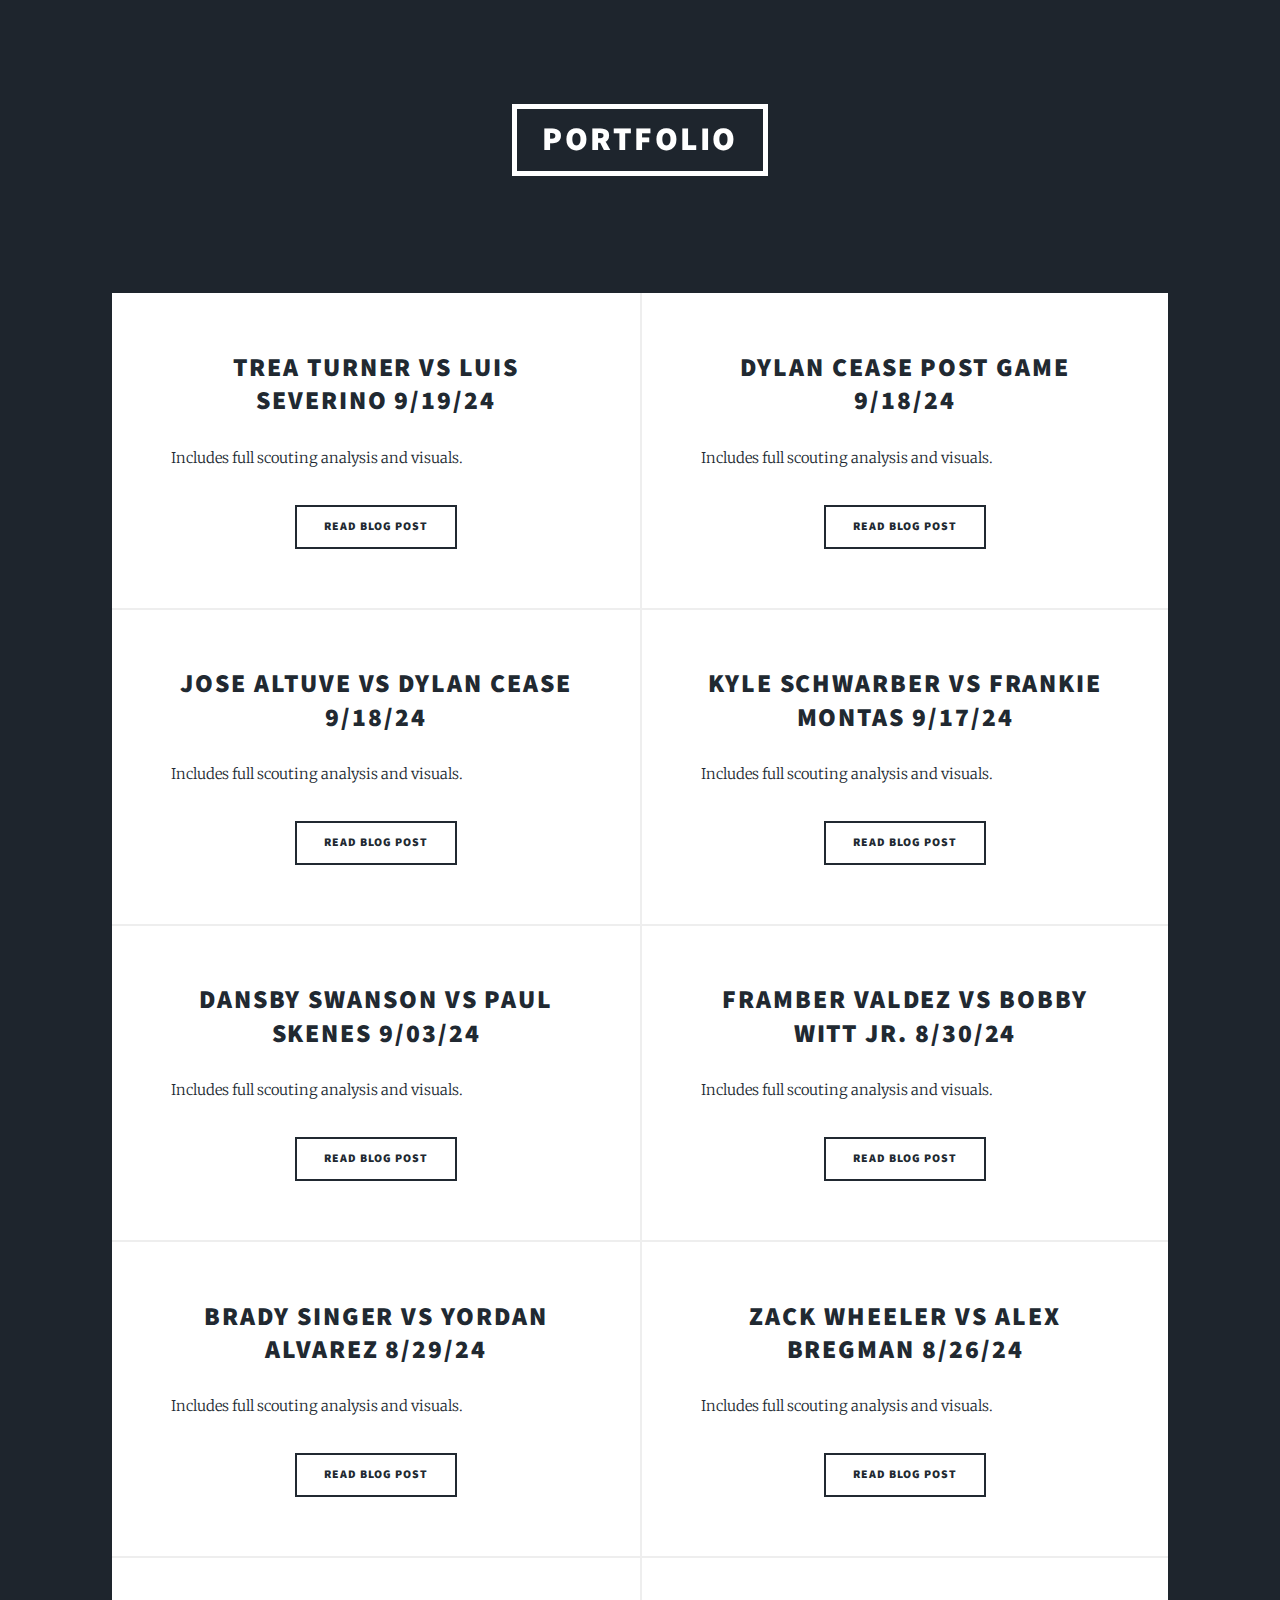
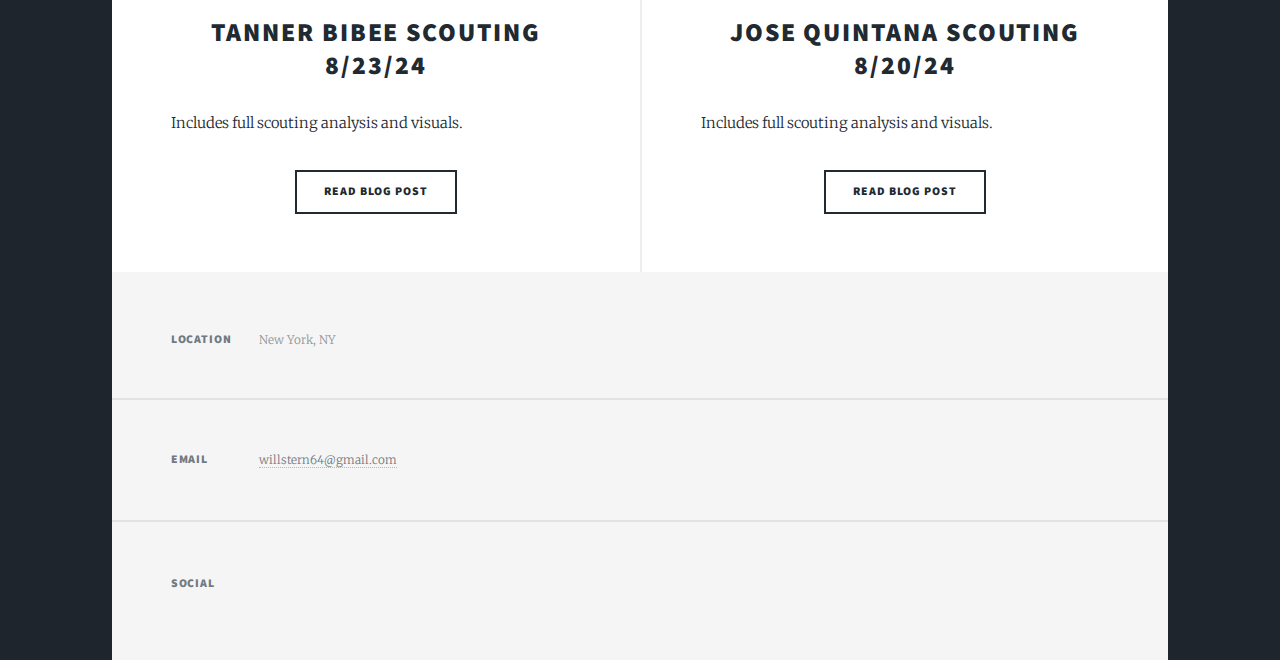
==== blog.html @ b577509a "Cease Post Game" ====
<!DOCTYPE HTML>
<html>
<head>
    <title>Will Stern's Blog</title>
    <meta charset="utf-8" />
    <meta name="viewport" content="width=device-width, initial-scale=1, user-scalable=no" />
    <link rel="stylesheet" href="assets/css/main.css" />
    <noscript><link rel="stylesheet" href="assets/css/noscript.css" /></noscript>

<!-- Google tag (gtag.js) -->
<script async src="https://www.googletagmanager.com/gtag/js?id=G-0Q7QDFH3GZ"></script>
<script>
  window.dataLayer = window.dataLayer || [];
  function gtag(){dataLayer.push(arguments);}
  gtag('js', new Date());

  gtag('config', 'G-0Q7QDFH3GZ');
</script>

</head>
<body class="is-preload">
    <!-- Wrapper -->
    <div id="wrapper" class="fade-in">
        <!-- Header -->
        <header id="header">
            <a href="index.html" class="logo">Portfolio</a>
        </header>
        <!-- Main -->
        <div id="main">
            <section class="posts">

                <article>
                    <header>
                        <h2><a href="assets/pdfs/TreaTurnervsLuisSeverino.pdf" target="_blank">Trea Turner vs Luis Severino 9/19/24</a></h2>
                    </header>
                    <p>Includes full scouting analysis and visuals.</p>
                    <ul class="actions special">
                        <li><a href="assets/pdfs/TreaTurnervsLuisSeverino.pdf" class="button" target="_blank">Read Blog Post</a></li>
                    </ul>
                </article>

                <article>
                    <header>
                        <h2><a href="assets/pdfs/DylanCease_PostGame.pdf" target="_blank">Dylan Cease Post Game 9/18/24</a></h2>
                    </header>
                    <p>Includes full scouting analysis and visuals.</p>
                    <ul class="actions special">
                        <li><a href="assets/pdfs/DylanCease_PostGame.pdf" class="button" target="_blank">Read Blog Post</a></li>
                    </ul>
                </article>

                <article>
                    <header>
                        <h2><a href="assets/pdfs/JoseAltuvevsDylanCease.pdf" target="_blank">Jose Altuve vs Dylan Cease 9/18/24</a></h2>
                    </header>
                    <p>Includes full scouting analysis and visuals.</p>
                    <ul class="actions special">
                        <li><a href="assets/pdfs/JoseAltuvevsDylanCease.pdf" class="button" target="_blank">Read Blog Post</a></li>
                    </ul>
                </article>

                <article>
                    <header>
                        <h2><a href="assets/pdfs/KyleSchwarbervsFrankieMontas.pdf" target="_blank">Kyle Schwarber vs Frankie Montas 9/17/24</a></h2>
                    </header>
                    <p>Includes full scouting analysis and visuals.</p>
                    <ul class="actions special">
                        <li><a href="assets/pdfs/KyleSchwarbervsFrankieMontas.pdf" class="button" target="_blank">Read Blog Post</a></li>
                    </ul>
                </article>


                <article>
                    <header>
                        <h2><a href="assets/pdfs/DansbySwansonvsPaulSkenes.pdf" target="_blank">Dansby Swanson vs Paul Skenes 9/03/24</a></h2>
                    </header>
                    <p>Includes full scouting analysis and visuals.</p>
                    <ul class="actions special">
                        <li><a href="assets/pdfs/DansbySwansonvsPaulSkenes.pdf" class="button" target="_blank">Read Blog Post</a></li>
                    </ul>
                </article>

                <article>
                    <header>
                        <h2><a href="assets/pdfs/BobbyWittJrvsFramberValdez.pdf" target="_blank">Framber Valdez vs Bobby Witt Jr. 8/30/24</a></h2>
                    </header>
                    <p>Includes full scouting analysis and visuals.</p>
                    <ul class="actions special">
                        <li><a href="assets/pdfs/BobbyWittJrvsFramberValdez.pdf" class="button" target="_blank">Read Blog Post</a></li>
                    </ul>
                </article>

                <article>
                    <header>
                        <h2><a href="assets/pdfs/YordanAlvarezvsBradySinger.pdf" target="_blank">Brady Singer vs Yordan Alvarez 8/29/24</a></h2>
                    </header>
                    <p>Includes full scouting analysis and visuals.</p>
                    <ul class="actions special">
                        <li><a href="assets/pdfs/YordanAlvarezvsBradySinger.pdf" class="button" target="_blank">Read Blog Post</a></li>
                    </ul>
                </article>

                <article>
                    <header>
                        <h2><a href="assets/pdfs/BregmanvsWheeler_FullScoutingReport.pdf" target="_blank">Zack Wheeler vs Alex Bregman 8/26/24</a></h2>
                    </header>
                    <p>Includes full scouting analysis and visuals.</p>
                    <ul class="actions special">
                        <li><a href="assets/pdfs/BregmanvsWheeler_FullScoutingReport.pdf" class="button" target="_blank">Read Blog Post</a></li>
                    </ul>
                </article>

                <article>
                    <header>
                        <h2><a href="assets/pdfs/TannerBibee_ScoutingReport.pdf" target="_blank">Tanner Bibee Scouting 8/23/24</a></h2>
                    </header>
                    <p>Includes full scouting analysis and visuals.</p>
                    <ul class="actions special">
                        <li><a href="assets/pdfs/TannerBibee_ScoutingReport.pdf" class="button" target="_blank">Read Blog Post</a></li>
                    </ul>
                </article>


                <article>
                    <header>
                        <h2><a href="assets/pdfs/JoseQuintana_ScoutingReport.pdf" target="_blank">Jose Quintana Scouting 8/20/24</a></h2>
                    </header>
                    <p>Includes full scouting analysis and visuals.</p>
                    <ul class="actions special">
                        <li><a href="assets/pdfs/JoseQuintana_ScoutingReport.pdf" class="button" target="_blank">Read Blog Post</a></li>
                    </ul>
                </article>

                
                
            </section>
        </div>
        <!-- Footer -->
        <footer id="footer">
            <section class="split contact">
                <section class="alt">
                    <h3>Location</h3>
                    <p>New York, NY</p>
                </section>
                <section>
                    <h3>Email</h3>
                    <p><a>willstern64@gmail.com</a></p>
                </section>
                <section>
                    <h3>Social</h3>
                    <ul class="icons alt">
                        <li><a href="https://github.com/WillS-1" class="icon brands alt fa-github"><span class="label">GitHub</span></a></li>
                    </ul>
                </section>
            </section>
        </footer>
    </div>
    <!-- Scripts -->
    <script src="assets/js/jquery.min.js"></script>
    <script src="assets/js/jquery.scrollex.min.js"></script>
    <script src="assets/js/jquery.scrolly.min.js"></script>
    <script src="assets/js/browser.min.js"></script>
    <script src="assets/js/breakpoints.min.js"></script>
    <script src="assets/js/util.js"></script>
    <script src="assets/js/main.js"></script>
</body>
</html>
---- assets/css/main.css ----
@import url(fontawesome-all.min.css);
@import url("https://fonts.googleapis.com/css?family=Merriweather:300,700,300italic,700italic|Source+Sans+Pro:900");

/*
	Massively by HTML5 UP
	html5up.net | @ajlkn
	Free for personal and commercial use under the CCA 3.0 license (html5up.net/license)
*/

html, body, div, span, applet, object,
iframe, h1, h2, h3, h4, h5, h6, p, blockquote,
pre, a, abbr, acronym, address, big, cite,
code, del, dfn, em, img, ins, kbd, q, s, samp,
small, strike, strong, sub, sup, tt, var, b,
u, i, center, dl, dt, dd, ol, ul, li, fieldset,
form, label, legend, table, caption, tbody,
tfoot, thead, tr, th, td, article, aside,
canvas, details, embed, figure, figcaption,
footer, header, hgroup, menu, nav, output, ruby,
section, summary, time, mark, audio, video {
	margin: 0;
	padding: 0;
	border: 0;
	font-size: 100%;
	font: inherit;
	vertical-align: baseline;}

article, aside, details, figcaption, figure,
footer, header, hgroup, menu, nav, section {
	display: block;}

body {
	line-height: 1;
}

ol, ul {
	list-style: none;
}

blockquote, q {
	quotes: none;
}

	blockquote:before, blockquote:after, q:before, q:after {
		content: '';
		content: none;
	}

table {
	border-collapse: collapse;
	border-spacing: 0;
}

body {
	-webkit-text-size-adjust: none;
}

mark {
	background-color: transparent;
	color: inherit;
}

input::-moz-focus-inner {
	border: 0;
	padding: 0;
}

input, select, textarea {
	-moz-appearance: none;
	-webkit-appearance: none;
	-ms-appearance: none;
	appearance: none;
}

/* Basic */

	@-ms-viewport {
		width: device-width;
	}

	body {
		-ms-overflow-style: scrollbar;
	}

	@media screen and (max-width: 480px) {

		html, body {
			min-width: 320px;
		}

	}

	html {
		box-sizing: border-box;
	}

	*, *:before, *:after {
		box-sizing: inherit;
	}

	body {
		background-color: #1e252d;
	}

		body.is-preload *, body.is-preload *:before, body.is-preload *:after {
			-moz-animation: none !important;
			-webkit-animation: none !important;
			-ms-animation: none !important;
			animation: none !important;
			-moz-transition: none !important;
			-webkit-transition: none !important;
			-ms-transition: none !important;
			transition: none !important;
		}

/* Type */

	html {
		font-size: 16pt;
	}

		@media screen and (max-width: 1680px) {

			html {
				font-size: 12pt;
			}

		}

		@media screen and (max-width: 1280px) {

			html {
				font-size: 11pt;
			}

		}

		@media screen and (max-width: 360px) {

			html {
				font-size: 10pt;
			}

		}

	body {
		color: #212931;
	}

	body, input, select, textarea {
		font-family: "Merriweather", Georgia, serif;
		font-weight: 300;
		font-size: 1rem;
		line-height: 2.375;
	}

	a {
		-moz-transition: color 0.2s ease-in-out, background-color 0.2s ease-in-out, border-color 0.2s ease-in-out, box-shadow 0.2s ease-in-out;
		-webkit-transition: color 0.2s ease-in-out, background-color 0.2s ease-in-out, border-color 0.2s ease-in-out, box-shadow 0.2s ease-in-out;
		-ms-transition: color 0.2s ease-in-out, background-color 0.2s ease-in-out, border-color 0.2s ease-in-out, box-shadow 0.2s ease-in-out;
		transition: color 0.2s ease-in-out, background-color 0.2s ease-in-out, border-color 0.2s ease-in-out, box-shadow 0.2s ease-in-out;
		border-bottom: dotted 1px;
		text-decoration: none;
	}

		a:hover {
			border-bottom-color: transparent;
		}

	strong, b {
		font-weight: 600;
	}

	em, i {
		font-style: italic;
	}

	p {
		text-align: justify;
		margin: 0 0 2rem 0;
	}

	h1, h2, h3, h4, h5, h6 {
		font-family: "Source Sans Pro", Helvetica, sans-serif;
		font-weight: 900;
		line-height: 1.5;
		letter-spacing: 0.075em;
		text-transform: uppercase;
		margin: 0 0 1rem 0;
	}

		h1 a, h2 a, h3 a, h4 a, h5 a, h6 a {
			border-bottom: 0;
			color: inherit;
			text-decoration: none;
		}

	h1 {
		font-size: 4rem;
		line-height: 1.1;
		margin: 0 0 2rem 0;
	}

	h2 {
		font-size: 1.75rem;
		line-height: 1.3;
		margin: 0 0 1.5rem 0;
	}

	h3 {
		font-size: 1.25rem;
		margin: 0 0 1.5rem 0;
	}

	h4 {
		font-size: 1rem;
	}

	h5 {
		font-size: 0.9rem;
	}

	h6 {
		font-size: 0.8rem;
	}

	sub {
		font-size: 0.8rem;
		position: relative;
		top: 0.5rem;
	}

	sup {
		font-size: 0.8rem;
		position: relative;
		top: -0.5rem;
	}

	blockquote {
		border-left: solid 4px;
		font-style: italic;
		margin: 0 0 2rem 0;
		padding: 0.5rem 0 0.5rem 2rem;
	}

	code {
		border: solid 2px;
		font-family: "Courier New", monospace;
		font-size: 0.9rem;
		margin: 0 0.25rem;
		padding: 0.25rem 0.65rem;
	}

	pre {
		-webkit-overflow-scrolling: touch;
		font-family: "Courier New", monospace;
		font-size: 0.9rem;
		margin: 0 0 2rem 0;
	}

		pre code {
			display: block;
			line-height: 1.75;
			padding: 1rem 1.5rem;
			overflow-x: auto;
		}

	hr {
		border: 0;
		border-bottom: solid 2px;
		margin: 3rem 0;
	}

		hr.major {
			margin: 5rem 0;
		}

	.align-left {
		text-align: left;
	}

	.align-center {
		text-align: center;
	}

	.align-right {
		text-align: right;
	}

	input, select, textarea {
		color: #212931;
	}

	a {
		color: #212931;
		border-bottom-color: rgba(33, 41, 49, 0.5);
	}

		a:hover {
			border-bottom-color: transparent;
			color: #18bfef !important;
		}

	strong, b {
		color: #212931;
	}

	h1, h2, h3, h4, h5, h6 {
		color: #212931;
	}

	blockquote {
		border-left-color: #eeeeee;
	}

	code {
		background: rgba(220, 220, 220, 0.25);
		border-color: #eeeeee;
	}

	hr {
		border-bottom-color: #eeeeee;
	}

/* Row */

	.row {
		display: flex;
		flex-wrap: wrap;
		box-sizing: border-box;
		align-items: stretch;
	}

		.row > * {
			box-sizing: border-box;
		}

		.row.gtr-uniform > * > :last-child {
			margin-bottom: 0;
		}

		.row.aln-left {
			justify-content: flex-start;
		}

		.row.aln-center {
			justify-content: center;
		}

		.row.aln-right {
			justify-content: flex-end;
		}

		.row.aln-top {
			align-items: flex-start;
		}

		.row.aln-middle {
			align-items: center;
		}

		.row.aln-bottom {
			align-items: flex-end;
		}

		.row > .imp {
			order: -1;
		}

		.row > .col-1 {
			width: 8.33333%;
		}

		.row > .off-1 {
			margin-left: 8.33333%;
		}

		.row > .col-2 {
			width: 16.66667%;
		}

		.row > .off-2 {
			margin-left: 16.66667%;
		}

		.row > .col-3 {
			width: 25%;
		}

		.row > .off-3 {
			margin-left: 25%;
		}

		.row > .col-4 {
			width: 33.33333%;
		}

		.row > .off-4 {
			margin-left: 33.33333%;
		}

		.row > .col-5 {
			width: 41.66667%;
		}

		.row > .off-5 {
			margin-left: 41.66667%;
		}

		.row > .col-6 {
			width: 50%;
		}

		.row > .off-6 {
			margin-left: 50%;
		}

		.row > .col-7 {
			width: 58.33333%;
		}

		.row > .off-7 {
			margin-left: 58.33333%;
		}

		.row > .col-8 {
			width: 66.66667%;
		}

		.row > .off-8 {
			margin-left: 66.66667%;
		}

		.row > .col-9 {
			width: 75%;
		}

		.row > .off-9 {
			margin-left: 75%;
		}

		.row > .col-10 {
			width: 83.33333%;
		}

		.row > .off-10 {
			margin-left: 83.33333%;
		}

		.row > .col-11 {
			width: 91.66667%;
		}

		.row > .off-11 {
			margin-left: 91.66667%;
		}

		.row > .col-12 {
			width: 100%;
		}

		.row > .off-12 {
			margin-left: 100%;
		}

		.row.gtr-0 {
			margin-top: 0;
			margin-left: 0rem;
		}

			.row.gtr-0 > * {
				padding: 0 0 0 0rem;
			}

			.row.gtr-0.gtr-uniform {
				margin-top: 0rem;
			}

				.row.gtr-0.gtr-uniform > * {
					padding-top: 0rem;
				}

		.row.gtr-25 {
			margin-top: 0;
			margin-left: -0.375rem;
		}

			.row.gtr-25 > * {
				padding: 0 0 0 0.375rem;
			}

			.row.gtr-25.gtr-uniform {
				margin-top: -0.375rem;
			}

				.row.gtr-25.gtr-uniform > * {
					padding-top: 0.375rem;
				}

		.row.gtr-50 {
			margin-top: 0;
			margin-left: -0.75rem;
		}

			.row.gtr-50 > * {
				padding: 0 0 0 0.75rem;
			}

			.row.gtr-50.gtr-uniform {
				margin-top: -0.75rem;
			}

				.row.gtr-50.gtr-uniform > * {
					padding-top: 0.75rem;
				}

		.row {
			margin-top: 0;
			margin-left: -1.5rem;
		}

			.row > * {
				padding: 0 0 0 1.5rem;
			}

			.row.gtr-uniform {
				margin-top: -1.5rem;
			}

				.row.gtr-uniform > * {
					padding-top: 1.5rem;
				}

		.row.gtr-150 {
			margin-top: 0;
			margin-left: -2.25rem;
		}

			.row.gtr-150 > * {
				padding: 0 0 0 2.25rem;
			}

			.row.gtr-150.gtr-uniform {
				margin-top: -2.25rem;
			}

				.row.gtr-150.gtr-uniform > * {
					padding-top: 2.25rem;
				}

		.row.gtr-200 {
			margin-top: 0;
			margin-left: -3rem;
		}

			.row.gtr-200 > * {
				padding: 0 0 0 3rem;
			}

			.row.gtr-200.gtr-uniform {
				margin-top: -3rem;
			}

				.row.gtr-200.gtr-uniform > * {
					padding-top: 3rem;
				}

		@media screen and (max-width: 1680px) {

			.row {
				display: flex;
				flex-wrap: wrap;
				box-sizing: border-box;
				align-items: stretch;
			}

				.row > * {
					box-sizing: border-box;
				}

				.row.gtr-uniform > * > :last-child {
					margin-bottom: 0;
				}

				.row.aln-left {
					justify-content: flex-start;
				}

				.row.aln-center {
					justify-content: center;
				}

				.row.aln-right {
					justify-content: flex-end;
				}

				.row.aln-top {
					align-items: flex-start;
				}

				.row.aln-middle {
					align-items: center;
				}

				.row.aln-bottom {
					align-items: flex-end;
				}

				.row > .imp-xlarge {
					order: -1;
				}

				.row > .col-1-xlarge {
					width: 8.33333%;
				}

				.row > .off-1-xlarge {
					margin-left: 8.33333%;
				}

				.row > .col-2-xlarge {
					width: 16.66667%;
				}

				.row > .off-2-xlarge {
					margin-left: 16.66667%;
				}

				.row > .col-3-xlarge {
					width: 25%;
				}

				.row > .off-3-xlarge {
					margin-left: 25%;
				}

				.row > .col-4-xlarge {
					width: 33.33333%;
				}

				.row > .off-4-xlarge {
					margin-left: 33.33333%;
				}

				.row > .col-5-xlarge {
					width: 41.66667%;
				}

				.row > .off-5-xlarge {
					margin-left: 41.66667%;
				}

				.row > .col-6-xlarge {
					width: 50%;
				}

				.row > .off-6-xlarge {
					margin-left: 50%;
				}

				.row > .col-7-xlarge {
					width: 58.33333%;
				}

				.row > .off-7-xlarge {
					margin-left: 58.33333%;
				}

				.row > .col-8-xlarge {
					width: 66.66667%;
				}

				.row > .off-8-xlarge {
					margin-left: 66.66667%;
				}

				.row > .col-9-xlarge {
					width: 75%;
				}

				.row > .off-9-xlarge {
					margin-left: 75%;
				}

				.row > .col-10-xlarge {
					width: 83.33333%;
				}

				.row > .off-10-xlarge {
					margin-left: 83.33333%;
				}

				.row > .col-11-xlarge {
					width: 91.66667%;
				}

				.row > .off-11-xlarge {
					margin-left: 91.66667%;
				}

				.row > .col-12-xlarge {
					width: 100%;
				}

				.row > .off-12-xlarge {
					margin-left: 100%;
				}

				.row.gtr-0 {
					margin-top: 0;
					margin-left: 0rem;
				}

					.row.gtr-0 > * {
						padding: 0 0 0 0rem;
					}

					.row.gtr-0.gtr-uniform {
						margin-top: 0rem;
					}

						.row.gtr-0.gtr-uniform > * {
							padding-top: 0rem;
						}

				.row.gtr-25 {
					margin-top: 0;
					margin-left: -0.375rem;
				}

					.row.gtr-25 > * {
						padding: 0 0 0 0.375rem;
					}

					.row.gtr-25.gtr-uniform {
						margin-top: -0.375rem;
					}

						.row.gtr-25.gtr-uniform > * {
							padding-top: 0.375rem;
						}

				.row.gtr-50 {
					margin-top: 0;
					margin-left: -0.75rem;
				}

					.row.gtr-50 > * {
						padding: 0 0 0 0.75rem;
					}

					.row.gtr-50.gtr-uniform {
						margin-top: -0.75rem;
					}

						.row.gtr-50.gtr-uniform > * {
							padding-top: 0.75rem;
						}

				.row {
					margin-top: 0;
					margin-left: -1.5rem;
				}

					.row > * {
						padding: 0 0 0 1.5rem;
					}

					.row.gtr-uniform {
						margin-top: -1.5rem;
					}

						.row.gtr-uniform > * {
							padding-top: 1.5rem;
						}

				.row.gtr-150 {
					margin-top: 0;
					margin-left: -2.25rem;
				}

					.row.gtr-150 > * {
						padding: 0 0 0 2.25rem;
					}

					.row.gtr-150.gtr-uniform {
						margin-top: -2.25rem;
					}

						.row.gtr-150.gtr-uniform > * {
							padding-top: 2.25rem;
						}

				.row.gtr-200 {
					margin-top: 0;
					margin-left: -3rem;
				}

					.row.gtr-200 > * {
						padding: 0 0 0 3rem;
					}

					.row.gtr-200.gtr-uniform {
						margin-top: -3rem;
					}

						.row.gtr-200.gtr-uniform > * {
							padding-top: 3rem;
						}

		}

		@media screen and (max-width: 1280px) {

			.row {
				display: flex;
				flex-wrap: wrap;
				box-sizing: border-box;
				align-items: stretch;
			}

				.row > * {
					box-sizing: border-box;
				}

				.row.gtr-uniform > * > :last-child {
					margin-bottom: 0;
				}

				.row.aln-left {
					justify-content: flex-start;
				}

				.row.aln-center {
					justify-content: center;
				}

				.row.aln-right {
					justify-content: flex-end;
				}

				.row.aln-top {
					align-items: flex-start;
				}

				.row.aln-middle {
					align-items: center;
				}

				.row.aln-bottom {
					align-items: flex-end;
				}

				.row > .imp-large {
					order: -1;
				}

				.row > .col-1-large {
					width: 8.33333%;
				}

				.row > .off-1-large {
					margin-left: 8.33333%;
				}

				.row > .col-2-large {
					width: 16.66667%;
				}

				.row > .off-2-large {
					margin-left: 16.66667%;
				}

				.row > .col-3-large {
					width: 25%;
				}

				.row > .off-3-large {
					margin-left: 25%;
				}

				.row > .col-4-large {
					width: 33.33333%;
				}

				.row > .off-4-large {
					margin-left: 33.33333%;
				}

				.row > .col-5-large {
					width: 41.66667%;
				}

				.row > .off-5-large {
					margin-left: 41.66667%;
				}

				.row > .col-6-large {
					width: 50%;
				}

				.row > .off-6-large {
					margin-left: 50%;
				}

				.row > .col-7-large {
					width: 58.33333%;
				}

				.row > .off-7-large {
					margin-left: 58.33333%;
				}

				.row > .col-8-large {
					width: 66.66667%;
				}

				.row > .off-8-large {
					margin-left: 66.66667%;
				}

				.row > .col-9-large {
					width: 75%;
				}

				.row > .off-9-large {
					margin-left: 75%;
				}

				.row > .col-10-large {
					width: 83.33333%;
				}

				.row > .off-10-large {
					margin-left: 83.33333%;
				}

				.row > .col-11-large {
					width: 91.66667%;
				}

				.row > .off-11-large {
					margin-left: 91.66667%;
				}

				.row > .col-12-large {
					width: 100%;
				}

				.row > .off-12-large {
					margin-left: 100%;
				}

				.row.gtr-0 {
					margin-top: 0;
					margin-left: 0rem;
				}

					.row.gtr-0 > * {
						padding: 0 0 0 0rem;
					}

					.row.gtr-0.gtr-uniform {
						margin-top: 0rem;
					}

						.row.gtr-0.gtr-uniform > * {
							padding-top: 0rem;
						}

				.row.gtr-25 {
					margin-top: 0;
					margin-left: -0.375rem;
				}

					.row.gtr-25 > * {
						padding: 0 0 0 0.375rem;
					}

					.row.gtr-25.gtr-uniform {
						margin-top: -0.375rem;
					}

						.row.gtr-25.gtr-uniform > * {
							padding-top: 0.375rem;
						}

				.row.gtr-50 {
					margin-top: 0;
					margin-left: -0.75rem;
				}

					.row.gtr-50 > * {
						padding: 0 0 0 0.75rem;
					}

					.row.gtr-50.gtr-uniform {
						margin-top: -0.75rem;
					}

						.row.gtr-50.gtr-uniform > * {
							padding-top: 0.75rem;
						}

				.row {
					margin-top: 0;
					margin-left: -1.5rem;
				}

					.row > * {
						padding: 0 0 0 1.5rem;
					}

					.row.gtr-uniform {
						margin-top: -1.5rem;
					}

						.row.gtr-uniform > * {
							padding-top: 1.5rem;
						}

				.row.gtr-150 {
					margin-top: 0;
					margin-left: -2.25rem;
				}

					.row.gtr-150 > * {
						padding: 0 0 0 2.25rem;
					}

					.row.gtr-150.gtr-uniform {
						margin-top: -2.25rem;
					}

						.row.gtr-150.gtr-uniform > * {
							padding-top: 2.25rem;
						}

				.row.gtr-200 {
					margin-top: 0;
					margin-left: -3rem;
				}

					.row.gtr-200 > * {
						padding: 0 0 0 3rem;
					}

					.row.gtr-200.gtr-uniform {
						margin-top: -3rem;
					}

						.row.gtr-200.gtr-uniform > * {
							padding-top: 3rem;
						}

		}

		@media screen and (max-width: 980px) {

			.row {
				display: flex;
				flex-wrap: wrap;
				box-sizing: border-box;
				align-items: stretch;
			}

				.row > * {
					box-sizing: border-box;
				}

				.row.gtr-uniform > * > :last-child {
					margin-bottom: 0;
				}

				.row.aln-left {
					justify-content: flex-start;
				}

				.row.aln-center {
					justify-content: center;
				}

				.row.aln-right {
					justify-content: flex-end;
				}

				.row.aln-top {
					align-items: flex-start;
				}

				.row.aln-middle {
					align-items: center;
				}

				.row.aln-bottom {
					align-items: flex-end;
				}

				.row > .imp-medium {
					order: -1;
				}

				.row > .col-1-medium {
					width: 8.33333%;
				}

				.row > .off-1-medium {
					margin-left: 8.33333%;
				}

				.row > .col-2-medium {
					width: 16.66667%;
				}

				.row > .off-2-medium {
					margin-left: 16.66667%;
				}

				.row > .col-3-medium {
					width: 25%;
				}

				.row > .off-3-medium {
					margin-left: 25%;
				}

				.row > .col-4-medium {
					width: 33.33333%;
				}

				.row > .off-4-medium {
					margin-left: 33.33333%;
				}

				.row > .col-5-medium {
					width: 41.66667%;
				}

				.row > .off-5-medium {
					margin-left: 41.66667%;
				}

				.row > .col-6-medium {
					width: 50%;
				}

				.row > .off-6-medium {
					margin-left: 50%;
				}

				.row > .col-7-medium {
					width: 58.33333%;
				}

				.row > .off-7-medium {
					margin-left: 58.33333%;
				}

				.row > .col-8-medium {
					width: 66.66667%;
				}

				.row > .off-8-medium {
					margin-left: 66.66667%;
				}

				.row > .col-9-medium {
					width: 75%;
				}

				.row > .off-9-medium {
					margin-left: 75%;
				}

				.row > .col-10-medium {
					width: 83.33333%;
				}

				.row > .off-10-medium {
					margin-left: 83.33333%;
				}

				.row > .col-11-medium {
					width: 91.66667%;
				}

				.row > .off-11-medium {
					margin-left: 91.66667%;
				}

				.row > .col-12-medium {
					width: 100%;
				}

				.row > .off-12-medium {
					margin-left: 100%;
				}

				.row.gtr-0 {
					margin-top: 0;
					margin-left: 0rem;
				}

					.row.gtr-0 > * {
						padding: 0 0 0 0rem;
					}

					.row.gtr-0.gtr-uniform {
						margin-top: 0rem;
					}

						.row.gtr-0.gtr-uniform > * {
							padding-top: 0rem;
						}

				.row.gtr-25 {
					margin-top: 0;
					margin-left: -0.375rem;
				}

					.row.gtr-25 > * {
						padding: 0 0 0 0.375rem;
					}

					.row.gtr-25.gtr-uniform {
						margin-top: -0.375rem;
					}

						.row.gtr-25.gtr-uniform > * {
							padding-top: 0.375rem;
						}

				.row.gtr-50 {
					margin-top: 0;
					margin-left: -0.75rem;
				}

					.row.gtr-50 > * {
						padding: 0 0 0 0.75rem;
					}

					.row.gtr-50.gtr-uniform {
						margin-top: -0.75rem;
					}

						.row.gtr-50.gtr-uniform > * {
							padding-top: 0.75rem;
						}

				.row {
					margin-top: 0;
					margin-left: -1.5rem;
				}

					.row > * {
						padding: 0 0 0 1.5rem;
					}

					.row.gtr-uniform {
						margin-top: -1.5rem;
					}

						.row.gtr-uniform > * {
							padding-top: 1.5rem;
						}

				.row.gtr-150 {
					margin-top: 0;
					margin-left: -2.25rem;
				}

					.row.gtr-150 > * {
						padding: 0 0 0 2.25rem;
					}

					.row.gtr-150.gtr-uniform {
						margin-top: -2.25rem;
					}

						.row.gtr-150.gtr-uniform > * {
							padding-top: 2.25rem;
						}

				.row.gtr-200 {
					margin-top: 0;
					margin-left: -3rem;
				}

					.row.gtr-200 > * {
						padding: 0 0 0 3rem;
					}

					.row.gtr-200.gtr-uniform {
						margin-top: -3rem;
					}

						.row.gtr-200.gtr-uniform > * {
							padding-top: 3rem;
						}

		}

		@media screen and (max-width: 736px) {

			.row {
				display: flex;
				flex-wrap: wrap;
				box-sizing: border-box;
				align-items: stretch;
			}

				.row > * {
					box-sizing: border-box;
				}

				.row.gtr-uniform > * > :last-child {
					margin-bottom: 0;
				}

				.row.aln-left {
					justify-content: flex-start;
				}

				.row.aln-center {
					justify-content: center;
				}

				.row.aln-right {
					justify-content: flex-end;
				}

				.row.aln-top {
					align-items: flex-start;
				}

				.row.aln-middle {
					align-items: center;
				}

				.row.aln-bottom {
					align-items: flex-end;
				}

				.row > .imp-small {
					order: -1;
				}

				.row > .col-1-small {
					width: 8.33333%;
				}

				.row > .off-1-small {
					margin-left: 8.33333%;
				}

				.row > .col-2-small {
					width: 16.66667%;
				}

				.row > .off-2-small {
					margin-left: 16.66667%;
				}

				.row > .col-3-small {
					width: 25%;
				}

				.row > .off-3-small {
					margin-left: 25%;
				}

				.row > .col-4-small {
					width: 33.33333%;
				}

				.row > .off-4-small {
					margin-left: 33.33333%;
				}

				.row > .col-5-small {
					width: 41.66667%;
				}

				.row > .off-5-small {
					margin-left: 41.66667%;
				}

				.row > .col-6-small {
					width: 50%;
				}

				.row > .off-6-small {
					margin-left: 50%;
				}

				.row > .col-7-small {
					width: 58.33333%;
				}

				.row > .off-7-small {
					margin-left: 58.33333%;
				}

				.row > .col-8-small {
					width: 66.66667%;
				}

				.row > .off-8-small {
					margin-left: 66.66667%;
				}

				.row > .col-9-small {
					width: 75%;
				}

				.row > .off-9-small {
					margin-left: 75%;
				}

				.row > .col-10-small {
					width: 83.33333%;
				}

				.row > .off-10-small {
					margin-left: 83.33333%;
				}

				.row > .col-11-small {
					width: 91.66667%;
				}

				.row > .off-11-small {
					margin-left: 91.66667%;
				}

				.row > .col-12-small {
					width: 100%;
				}

				.row > .off-12-small {
					margin-left: 100%;
				}

				.row.gtr-0 {
					margin-top: 0;
					margin-left: 0rem;
				}

					.row.gtr-0 > * {
						padding: 0 0 0 0rem;
					}

					.row.gtr-0.gtr-uniform {
						margin-top: 0rem;
					}

						.row.gtr-0.gtr-uniform > * {
							padding-top: 0rem;
						}

				.row.gtr-25 {
					margin-top: 0;
					margin-left: -0.375rem;
				}

					.row.gtr-25 > * {
						padding: 0 0 0 0.375rem;
					}

					.row.gtr-25.gtr-uniform {
						margin-top: -0.375rem;
					}

						.row.gtr-25.gtr-uniform > * {
							padding-top: 0.375rem;
						}

				.row.gtr-50 {
					margin-top: 0;
					margin-left: -0.75rem;
				}

					.row.gtr-50 > * {
						padding: 0 0 0 0.75rem;
					}

					.row.gtr-50.gtr-uniform {
						margin-top: -0.75rem;
					}

						.row.gtr-50.gtr-uniform > * {
							padding-top: 0.75rem;
						}

				.row {
					margin-top: 0;
					margin-left: -1.5rem;
				}

					.row > * {
						padding: 0 0 0 1.5rem;
					}

					.row.gtr-uniform {
						margin-top: -1.5rem;
					}

						.row.gtr-uniform > * {
							padding-top: 1.5rem;
						}

				.row.gtr-150 {
					margin-top: 0;
					margin-left: -2.25rem;
				}

					.row.gtr-150 > * {
						padding: 0 0 0 2.25rem;
					}

					.row.gtr-150.gtr-uniform {
						margin-top: -2.25rem;
					}

						.row.gtr-150.gtr-uniform > * {
							padding-top: 2.25rem;
						}

				.row.gtr-200 {
					margin-top: 0;
					margin-left: -3rem;
				}

					.row.gtr-200 > * {
						padding: 0 0 0 3rem;
					}

					.row.gtr-200.gtr-uniform {
						margin-top: -3rem;
					}

						.row.gtr-200.gtr-uniform > * {
							padding-top: 3rem;
						}

		}

		@media screen and (max-width: 480px) {

			.row {
				display: flex;
				flex-wrap: wrap;
				box-sizing: border-box;
				align-items: stretch;
			}

				.row > * {
					box-sizing: border-box;
				}

				.row.gtr-uniform > * > :last-child {
					margin-bottom: 0;
				}

				.row.aln-left {
					justify-content: flex-start;
				}

				.row.aln-center {
					justify-content: center;
				}

				.row.aln-right {
					justify-content: flex-end;
				}

				.row.aln-top {
					align-items: flex-start;
				}

				.row.aln-middle {
					align-items: center;
				}

				.row.aln-bottom {
					align-items: flex-end;
				}

				.row > .imp-xsmall {
					order: -1;
				}

				.row > .col-1-xsmall {
					width: 8.33333%;
				}

				.row > .off-1-xsmall {
					margin-left: 8.33333%;
				}

				.row > .col-2-xsmall {
					width: 16.66667%;
				}

				.row > .off-2-xsmall {
					margin-left: 16.66667%;
				}

				.row > .col-3-xsmall {
					width: 25%;
				}

				.row > .off-3-xsmall {
					margin-left: 25%;
				}

				.row > .col-4-xsmall {
					width: 33.33333%;
				}

				.row > .off-4-xsmall {
					margin-left: 33.33333%;
				}

				.row > .col-5-xsmall {
					width: 41.66667%;
				}

				.row > .off-5-xsmall {
					margin-left: 41.66667%;
				}

				.row > .col-6-xsmall {
					width: 50%;
				}

				.row > .off-6-xsmall {
					margin-left: 50%;
				}

				.row > .col-7-xsmall {
					width: 58.33333%;
				}

				.row > .off-7-xsmall {
					margin-left: 58.33333%;
				}

				.row > .col-8-xsmall {
					width: 66.66667%;
				}

				.row > .off-8-xsmall {
					margin-left: 66.66667%;
				}

				.row > .col-9-xsmall {
					width: 75%;
				}

				.row > .off-9-xsmall {
					margin-left: 75%;
				}

				.row > .col-10-xsmall {
					width: 83.33333%;
				}

				.row > .off-10-xsmall {
					margin-left: 83.33333%;
				}

				.row > .col-11-xsmall {
					width: 91.66667%;
				}

				.row > .off-11-xsmall {
					margin-left: 91.66667%;
				}

				.row > .col-12-xsmall {
					width: 100%;
				}

				.row > .off-12-xsmall {
					margin-left: 100%;
				}

				.row.gtr-0 {
					margin-top: 0;
					margin-left: 0rem;
				}

					.row.gtr-0 > * {
						padding: 0 0 0 0rem;
					}

					.row.gtr-0.gtr-uniform {
						margin-top: 0rem;
					}

						.row.gtr-0.gtr-uniform > * {
							padding-top: 0rem;
						}

				.row.gtr-25 {
					margin-top: 0;
					margin-left: -0.375rem;
				}

					.row.gtr-25 > * {
						padding: 0 0 0 0.375rem;
					}

					.row.gtr-25.gtr-uniform {
						margin-top: -0.375rem;
					}

						.row.gtr-25.gtr-uniform > * {
							padding-top: 0.375rem;
						}

				.row.gtr-50 {
					margin-top: 0;
					margin-left: -0.75rem;
				}

					.row.gtr-50 > * {
						padding: 0 0 0 0.75rem;
					}

					.row.gtr-50.gtr-uniform {
						margin-top: -0.75rem;
					}

						.row.gtr-50.gtr-uniform > * {
							padding-top: 0.75rem;
						}

				.row {
					margin-top: 0;
					margin-left: -1.5rem;
				}

					.row > * {
						padding: 0 0 0 1.5rem;
					}

					.row.gtr-uniform {
						margin-top: -1.5rem;
					}

						.row.gtr-uniform > * {
							padding-top: 1.5rem;
						}

				.row.gtr-150 {
					margin-top: 0;
					margin-left: -2.25rem;
				}

					.row.gtr-150 > * {
						padding: 0 0 0 2.25rem;
					}

					.row.gtr-150.gtr-uniform {
						margin-top: -2.25rem;
					}

						.row.gtr-150.gtr-uniform > * {
							padding-top: 2.25rem;
						}

				.row.gtr-200 {
					margin-top: 0;
					margin-left: -3rem;
				}

					.row.gtr-200 > * {
						padding: 0 0 0 3rem;
					}

					.row.gtr-200.gtr-uniform {
						margin-top: -3rem;
					}

						.row.gtr-200.gtr-uniform > * {
							padding-top: 3rem;
						}

		}

		@media screen and (max-width: 360px) {

			.row {
				display: flex;
				flex-wrap: wrap;
				box-sizing: border-box;
				align-items: stretch;
			}

				.row > * {
					box-sizing: border-box;
				}

				.row.gtr-uniform > * > :last-child {
					margin-bottom: 0;
				}

				.row.aln-left {
					justify-content: flex-start;
				}

				.row.aln-center {
					justify-content: center;
				}

				.row.aln-right {
					justify-content: flex-end;
				}

				.row.aln-top {
					align-items: flex-start;
				}

				.row.aln-middle {
					align-items: center;
				}

				.row.aln-bottom {
					align-items: flex-end;
				}

				.row > .imp-xxsmall {
					order: -1;
				}

				.row > .col-1-xxsmall {
					width: 8.33333%;
				}

				.row > .off-1-xxsmall {
					margin-left: 8.33333%;
				}

				.row > .col-2-xxsmall {
					width: 16.66667%;
				}

				.row > .off-2-xxsmall {
					margin-left: 16.66667%;
				}

				.row > .col-3-xxsmall {
					width: 25%;
				}

				.row > .off-3-xxsmall {
					margin-left: 25%;
				}

				.row > .col-4-xxsmall {
					width: 33.33333%;
				}

				.row > .off-4-xxsmall {
					margin-left: 33.33333%;
				}

				.row > .col-5-xxsmall {
					width: 41.66667%;
				}

				.row > .off-5-xxsmall {
					margin-left: 41.66667%;
				}

				.row > .col-6-xxsmall {
					width: 50%;
				}

				.row > .off-6-xxsmall {
					margin-left: 50%;
				}

				.row > .col-7-xxsmall {
					width: 58.33333%;
				}

				.row > .off-7-xxsmall {
					margin-left: 58.33333%;
				}

				.row > .col-8-xxsmall {
					width: 66.66667%;
				}

				.row > .off-8-xxsmall {
					margin-left: 66.66667%;
				}

				.row > .col-9-xxsmall {
					width: 75%;
				}

				.row > .off-9-xxsmall {
					margin-left: 75%;
				}

				.row > .col-10-xxsmall {
					width: 83.33333%;
				}

				.row > .off-10-xxsmall {
					margin-left: 83.33333%;
				}

				.row > .col-11-xxsmall {
					width: 91.66667%;
				}

				.row > .off-11-xxsmall {
					margin-left: 91.66667%;
				}

				.row > .col-12-xxsmall {
					width: 100%;
				}

				.row > .off-12-xxsmall {
					margin-left: 100%;
				}

				.row.gtr-0 {
					margin-top: 0;
					margin-left: 0rem;
				}

					.row.gtr-0 > * {
						padding: 0 0 0 0rem;
					}

					.row.gtr-0.gtr-uniform {
						margin-top: 0rem;
					}

						.row.gtr-0.gtr-uniform > * {
							padding-top: 0rem;
						}

				.row.gtr-25 {
					margin-top: 0;
					margin-left: -0.375rem;
				}

					.row.gtr-25 > * {
						padding: 0 0 0 0.375rem;
					}

					.row.gtr-25.gtr-uniform {
						margin-top: -0.375rem;
					}

						.row.gtr-25.gtr-uniform > * {
							padding-top: 0.375rem;
						}

				.row.gtr-50 {
					margin-top: 0;
					margin-left: -0.75rem;
				}

					.row.gtr-50 > * {
						padding: 0 0 0 0.75rem;
					}

					.row.gtr-50.gtr-uniform {
						margin-top: -0.75rem;
					}

						.row.gtr-50.gtr-uniform > * {
							padding-top: 0.75rem;
						}

				.row {
					margin-top: 0;
					margin-left: -1.5rem;
				}

					.row > * {
						padding: 0 0 0 1.5rem;
					}

					.row.gtr-uniform {
						margin-top: -1.5rem;
					}

						.row.gtr-uniform > * {
							padding-top: 1.5rem;
						}

				.row.gtr-150 {
					margin-top: 0;
					margin-left: -2.25rem;
				}

					.row.gtr-150 > * {
						padding: 0 0 0 2.25rem;
					}

					.row.gtr-150.gtr-uniform {
						margin-top: -2.25rem;
					}

						.row.gtr-150.gtr-uniform > * {
							padding-top: 2.25rem;
						}

				.row.gtr-200 {
					margin-top: 0;
					margin-left: -3rem;
				}

					.row.gtr-200 > * {
						padding: 0 0 0 3rem;
					}

					.row.gtr-200.gtr-uniform {
						margin-top: -3rem;
					}

						.row.gtr-200.gtr-uniform > * {
							padding-top: 3rem;
						}

		}

/* Box */

	.box {
		border: solid 2px;
		margin-bottom: 2rem;
		padding: 1.5rem;
	}

		.box > :last-child,
		.box > :last-child > :last-child,
		.box > :last-child > :last-child > :last-child {
			margin-bottom: 0;
		}

		.box.alt {
			border: 0;
			border-radius: 0;
			padding: 0;
		}

	.box {
		border-color: #eeeeee;
	}

/* Button */

	input[type="submit"],
	input[type="reset"],
	input[type="button"],
	button,
	.button {
		-moz-appearance: none;
		-webkit-appearance: none;
		-ms-appearance: none;
		appearance: none;
		-moz-transition: background-color 0.2s ease-in-out, box-shadow 0.2s ease-in-out, color 0.2s ease-in-out;
		-webkit-transition: background-color 0.2s ease-in-out, box-shadow 0.2s ease-in-out, color 0.2s ease-in-out;
		-ms-transition: background-color 0.2s ease-in-out, box-shadow 0.2s ease-in-out, color 0.2s ease-in-out;
		transition: background-color 0.2s ease-in-out, box-shadow 0.2s ease-in-out, color 0.2s ease-in-out;
		border: 0;
		border-radius: 0;
		cursor: pointer;
		display: inline-block;
		font-family: "Source Sans Pro", Helvetica, sans-serif;
		font-size: 0.8rem;
		font-weight: 900;
		letter-spacing: 0.075em;
		height: 3rem;
		line-height: 3rem;
		padding: 0 2rem;
		text-align: center;
		text-decoration: none;
		text-transform: uppercase;
		white-space: nowrap;
	}

		input[type="submit"].icon:before,
		input[type="reset"].icon:before,
		input[type="button"].icon:before,
		button.icon:before,
		.button.icon:before {
			margin-right: 0.5rem;
		}

		input[type="submit"].icon.solo,
		input[type="reset"].icon.solo,
		input[type="button"].icon.solo,
		button.icon.solo,
		.button.icon.solo {
			position: relative;
			width: 4rem;
			height: 4rem;
			line-height: 4rem;
			border-radius: 4rem;
			text-indent: 4rem;
			overflow: hidden;
			padding: 0;
			white-space: nowrap;
		}

			input[type="submit"].icon.solo:before,
			input[type="reset"].icon.solo:before,
			input[type="button"].icon.solo:before,
			button.icon.solo:before,
			.button.icon.solo:before {
				position: absolute;
				display: block;
				top: 0;
				left: 0;
				width: inherit;
				height: inherit;
				line-height: inherit;
				font-size: 1.25rem;
				margin-right: 0;
				text-align: center;
				text-indent: 0;
			}

		input[type="submit"].fit,
		input[type="reset"].fit,
		input[type="button"].fit,
		button.fit,
		.button.fit {
			width: 100%;
		}

		input[type="submit"].small,
		input[type="reset"].small,
		input[type="button"].small,
		button.small,
		.button.small {
			font-size: 0.7rem;
			height: 2.5rem;
			line-height: 2.5rem;
			padding: 0 1.5rem;
		}

		input[type="submit"].large,
		input[type="reset"].large,
		input[type="button"].large,
		button.large,
		.button.large {
			font-size: 0.9rem;
			height: 3.5rem;
			line-height: 3.5rem;
			padding: 0 2.75rem;
		}

		@media screen and (max-width: 980px) {

			input[type="submit"],
			input[type="reset"],
			input[type="button"],
			button,
			.button {
				font-size: 0.9rem;
				height: 3.25rem;
				line-height: 3.25rem;
			}

				input[type="submit"].large,
				input[type="reset"].large,
				input[type="button"].large,
				button.large,
				.button.large {
					font-size: 1rem;
					height: 3.75rem;
					line-height: 3.75rem;
				}

		}

		input[type="submit"].disabled, input[type="submit"]:disabled,
		input[type="reset"].disabled,
		input[type="reset"]:disabled,
		input[type="button"].disabled,
		input[type="button"]:disabled,
		button.disabled,
		button:disabled,
		.button.disabled,
		.button:disabled {
			pointer-events: none;
			opacity: 0.25;
		}

	input[type="submit"],
	input[type="reset"],
	input[type="button"],
	button,
	.button {
		background-color: transparent;
		box-shadow: inset 0 0 0 2px #212931;
		color: #212931 !important;
	}

		input[type="submit"]:hover,
		input[type="reset"]:hover,
		input[type="button"]:hover,
		button:hover,
		.button:hover {
			box-shadow: inset 0 0 0 2px #18bfef;
			color: #18bfef !important;
		}

		input[type="submit"].primary,
		input[type="reset"].primary,
		input[type="button"].primary,
		button.primary,
		.button.primary {
			background-color: #212931;
			box-shadow: none;
			color: #ffffff !important;
		}

			input[type="submit"].primary:hover,
			input[type="reset"].primary:hover,
			input[type="button"].primary:hover,
			button.primary:hover,
			.button.primary:hover {
				background-color: #18bfef;
			}

/* Form */

	form {
		margin: 0 0 2rem 0;
	}

		form > :last-child {
			margin-bottom: 0;
		}

		form > .fields {
			display: -moz-flex;
			display: -webkit-flex;
			display: -ms-flex;
			display: flex;
			-moz-flex-wrap: wrap;
			-webkit-flex-wrap: wrap;
			-ms-flex-wrap: wrap;
			flex-wrap: wrap;
			width: calc(100% + 3rem);
			margin: -1.5rem 0 2rem -1.5rem;
		}

			form > .fields > .field {
				-moz-flex-grow: 0;
				-webkit-flex-grow: 0;
				-ms-flex-grow: 0;
				flex-grow: 0;
				-moz-flex-shrink: 0;
				-webkit-flex-shrink: 0;
				-ms-flex-shrink: 0;
				flex-shrink: 0;
				padding: 1.5rem 0 0 1.5rem;
				width: calc(100% - 1.5rem);
			}

				form > .fields > .field.half {
					width: calc(50% - 0.75rem);
				}

				form > .fields > .field.third {
					width: calc(100%/3 - 0.5rem);
				}

				form > .fields > .field.quarter {
					width: calc(25% - 0.375rem);
				}

		@media screen and (max-width: 480px) {

			form > .fields {
				width: calc(100% + 3rem);
				margin: -1.5rem 0 2rem -1.5rem;
			}

				form > .fields > .field {
					padding: 1.5rem 0 0 1.5rem;
					width: calc(100% - 1.5rem);
				}

					form > .fields > .field.half {
						width: calc(100% - 1.5rem);
					}

					form > .fields > .field.third {
						width: calc(100% - 1.5rem);
					}

					form > .fields > .field.quarter {
						width: calc(100% - 1.5rem);
					}

		}

	label {
		display: block;
		font-family: "Source Sans Pro", Helvetica, sans-serif;
		font-weight: 900;
		line-height: 1.5;
		letter-spacing: 0.075em;
		font-size: 0.8rem;
		text-transform: uppercase;
		margin: 0 0 0.75rem 0;
	}

		@media screen and (max-width: 980px) {

			label {
				font-size: 0.9rem;
			}

		}

	input[type="text"],
	input[type="password"],
	input[type="email"],
	select,
	textarea {
		-moz-appearance: none;
		-webkit-appearance: none;
		-ms-appearance: none;
		appearance: none;
		background: transparent;
		border-radius: 0;
		border: solid 2px;
		color: inherit;
		display: block;
		outline: 0;
		padding: 0 1rem;
		text-decoration: none;
		width: 100%;
	}

		input[type="text"]:invalid,
		input[type="password"]:invalid,
		input[type="email"]:invalid,
		select:invalid,
		textarea:invalid {
			box-shadow: none;
		}

	select {
		background-size: 1.25rem;
		background-repeat: no-repeat;
		background-position: calc(100% - 1rem) center;
		height: 3rem;
		padding-right: 3rem;
		text-overflow: ellipsis;
	}

		select:focus::-ms-value {
			background-color: transparent;
		}

		select::-ms-expand {
			display: none;
		}

	input[type="text"],
	input[type="password"],
	input[type="email"],
	select {
		height: 3rem;
	}

	textarea {
		padding: 0.75rem 1rem;
	}

	input[type="checkbox"],
	input[type="radio"] {
		-moz-appearance: none;
		-webkit-appearance: none;
		-ms-appearance: none;
		appearance: none;
		display: block;
		float: left;
		margin-right: -2rem;
		opacity: 0;
		width: 1rem;
		z-index: -1;
	}

		input[type="checkbox"] + label,
		input[type="radio"] + label {
			text-decoration: none;
			cursor: pointer;
			display: inline-block;
			font-size: 1rem;
			letter-spacing: 0;
			font-family: "Merriweather", Georgia, serif;
			text-transform: none;
			font-weight: 300;
			padding-left: 2.8rem;
			padding-right: 1rem;
			position: relative;
		}

			input[type="checkbox"] + label:before,
			input[type="radio"] + label:before {
				-moz-osx-font-smoothing: grayscale;
				-webkit-font-smoothing: antialiased;
				display: inline-block;
				font-style: normal;
				font-variant: normal;
				text-rendering: auto;
				line-height: 1;
				text-transform: none !important;
				font-family: 'Font Awesome 5 Free';
				font-weight: 900;
			}

			input[type="checkbox"] + label:before,
			input[type="radio"] + label:before {
				border-radius: 0;
				border: solid 2px;
				content: '';
				display: inline-block;
				font-size: 0.8rem;
				height: 1.8rem;
				left: 0;
				line-height: 1.65rem;
				position: absolute;
				text-align: center;
				top: -0.125rem;
				width: 1.8rem;
			}

		input[type="checkbox"]:checked + label:before,
		input[type="radio"]:checked + label:before {
			content: '\f00c';
		}

	input[type="checkbox"] + label:before {
		border-radius: 0;
	}

	input[type="radio"] + label:before {
		border-radius: 100%;
	}

	::-webkit-input-placeholder {
		opacity: 1.0;
	}

	:-moz-placeholder {
		opacity: 1.0;
	}

	::-moz-placeholder {
		opacity: 1.0;
	}

	:-ms-input-placeholder {
		opacity: 1.0;
	}

	label {
		color: #212931;
	}

	input[type="text"],
	input[type="password"],
	input[type="email"],
	select,
	textarea {
		border-color: #eeeeee;
	}

		input[type="text"]:focus,
		input[type="password"]:focus,
		input[type="email"]:focus,
		select:focus,
		textarea:focus {
			border-color: #18bfef;
		}

	select {
		background-image: url("data:image/svg+xml;charset=utf8,%3Csvg xmlns='http://www.w3.org/2000/svg' width='40' height='40' preserveAspectRatio='none' viewBox='0 0 40 40'%3E%3Cpath d='M9.4,12.3l10.4,10.4l10.4-10.4c0.2-0.2,0.5-0.4,0.9-0.4c0.3,0,0.6,0.1,0.9,0.4l3.3,3.3c0.2,0.2,0.4,0.5,0.4,0.9 c0,0.4-0.1,0.6-0.4,0.9L20.7,31.9c-0.2,0.2-0.5,0.4-0.9,0.4c-0.3,0-0.6-0.1-0.9-0.4L4.3,17.3c-0.2-0.2-0.4-0.5-0.4-0.9 c0-0.4,0.1-0.6,0.4-0.9l3.3-3.3c0.2-0.2,0.5-0.4,0.9-0.4S9.1,12.1,9.4,12.3z' fill='%23eeeeee' /%3E%3C/svg%3E");
	}

		select option {
			background-color: #ffffff;
			color: #212931;
		}

	.select-wrapper:before {
		color: #eeeeee;
	}

	input[type="checkbox"] + label,
	input[type="radio"] + label {
		color: #212931;
	}

		input[type="checkbox"] + label:before,
		input[type="radio"] + label:before {
			border-color: #eeeeee;
		}

	input[type="checkbox"]:checked + label:before,
	input[type="radio"]:checked + label:before {
		background-color: #212931;
		border-color: #212931;
		color: #ffffff;
	}

	input[type="checkbox"]:focus + label:before,
	input[type="radio"]:focus + label:before {
		border-color: #18bfef;
	}

	::-webkit-input-placeholder {
		color: #909498 !important;
	}

	:-moz-placeholder {
		color: #909498 !important;
	}

	::-moz-placeholder {
		color: #909498 !important;
	}

	:-ms-input-placeholder {
		color: #909498 !important;
	}

	.formerize-placeholder {
		color: #909498 !important;
	}

/* Icon */

	.icon {
		text-decoration: none;
		border-bottom: none;
		position: relative;
	}

		.icon:before {
			-moz-osx-font-smoothing: grayscale;
			-webkit-font-smoothing: antialiased;
			display: inline-block;
			font-style: normal;
			font-variant: normal;
			text-rendering: auto;
			line-height: 1;
			text-transform: none !important;
			font-family: 'Font Awesome 5 Free';
			font-weight: 400;
		}

		.icon > .label {
			display: none;
		}

		.icon:before {
			line-height: inherit;
		}

		.icon.solid:before {
			font-weight: 900;
		}

		.icon.brands:before {
			font-family: 'Font Awesome 5 Brands';
		}

/* Image */

	.image {
		border: 0;
		display: inline-block;
		position: relative;
	}

		.image img {
			display: block;
		}

		.image.left, .image.right {
			max-width: 40%;
		}

			.image.left img, .image.right img {
				width: 100%;
			}

		.image.left {
			float: left;
			margin: 0 2rem 2rem 0;
			top: 0.75rem;
		}

		.image.right {
			float: right;
			margin: 0 0 2rem 2rem;
			top: 0.75rem;
		}

		.image.fit {
			display: block;
			margin: 2.5rem 0;
			width: 100%;
		}

			.image.fit:first-child {
				margin-top: 0;
			}

			.image.fit img {
				width: 100%;
			}

		.image.main {
			display: block;
			margin: 4rem 0;
			width: 100%;
		}

			.image.main:first-child {
				margin-top: 0;
			}

			.image.main img {
				width: 100%;
			}

		@media screen and (max-width: 736px) {

			.image.fit {
				margin: 2rem 0;
			}

			.image.main {
				margin: 2rem 0;
			}

		}

	a.image {
		overflow: hidden;
	}

		a.image img {
			-moz-transition: -moz-transform 0.2s ease-out;
			-webkit-transition: -webkit-transform 0.2s ease-out;
			-ms-transition: -ms-transform 0.2s ease-out;
			transition: transform 0.2s ease-out;
		}

		a.image:hover img {
			-moz-transform: scale(1.05);
			-webkit-transform: scale(1.05);
			-ms-transform: scale(1.05);
			transform: scale(1.05);
		}

/* Actions */

	ul.actions {
		display: -moz-flex;
		display: -webkit-flex;
		display: -ms-flex;
		display: flex;
		cursor: default;
		list-style: none;
		margin-left: -1rem;
		padding-left: 0;
	}

		ul.actions li {
			padding: 0 0 0 1rem;
			vertical-align: middle;
		}

		ul.actions.special {
			-moz-justify-content: center;
			-webkit-justify-content: center;
			-ms-justify-content: center;
			justify-content: center;
			width: 100%;
			margin-left: 0;
		}

			ul.actions.special li:first-child {
				padding-left: 0;
			}

		ul.actions.stacked {
			-moz-flex-direction: column;
			-webkit-flex-direction: column;
			-ms-flex-direction: column;
			flex-direction: column;
			margin-left: 0;
		}

			ul.actions.stacked li {
				padding: 1.3rem 0 0 0;
			}

				ul.actions.stacked li:first-child {
					padding-top: 0;
				}

		ul.actions.fit {
			width: calc(100% + 1rem);
		}

			ul.actions.fit li {
				-moz-flex-grow: 1;
				-webkit-flex-grow: 1;
				-ms-flex-grow: 1;
				flex-grow: 1;
				-moz-flex-shrink: 1;
				-webkit-flex-shrink: 1;
				-ms-flex-shrink: 1;
				flex-shrink: 1;
				width: 100%;
			}

				ul.actions.fit li > * {
					width: 100%;
				}

			ul.actions.fit.stacked {
				width: 100%;
			}

		@media screen and (max-width: 480px) {

			ul.actions:not(.fixed) {
				-moz-flex-direction: column;
				-webkit-flex-direction: column;
				-ms-flex-direction: column;
				flex-direction: column;
				margin-left: 0;
				width: 100% !important;
			}

				ul.actions:not(.fixed) li {
					-moz-flex-grow: 1;
					-webkit-flex-grow: 1;
					-ms-flex-grow: 1;
					flex-grow: 1;
					-moz-flex-shrink: 1;
					-webkit-flex-shrink: 1;
					-ms-flex-shrink: 1;
					flex-shrink: 1;
					padding: 1rem 0 0 0;
					text-align: center;
					width: 100%;
				}

					ul.actions:not(.fixed) li > * {
						width: 100%;
					}

					ul.actions:not(.fixed) li:first-child {
						padding-top: 0;
					}

					ul.actions:not(.fixed) li input[type="submit"],
					ul.actions:not(.fixed) li input[type="reset"],
					ul.actions:not(.fixed) li input[type="button"],
					ul.actions:not(.fixed) li button,
					ul.actions:not(.fixed) li .button {
						width: 100%;
					}

						ul.actions:not(.fixed) li input[type="submit"].icon:before,
						ul.actions:not(.fixed) li input[type="reset"].icon:before,
						ul.actions:not(.fixed) li input[type="button"].icon:before,
						ul.actions:not(.fixed) li button.icon:before,
						ul.actions:not(.fixed) li .button.icon:before {
							margin-left: -0.5rem;
						}

		}

/* Icons */

	ul.icons {
		cursor: default;
		list-style: none;
		padding-left: 0;
	}

		ul.icons li {
			display: inline-block;
			padding: 0 0.5rem 0 0;
			vertical-align: middle;
		}

			ul.icons li:last-child {
				padding-right: 0;
			}

			ul.icons li .icon:before {
				width: 2.25rem;
				height: 2.25rem;
				line-height: 2.25rem;
				display: inline-block;
				text-align: center;
				border-radius: 100%;
				font-size: 1.25rem;
			}

		ul.icons.alt li .icon:before {
			-moz-transition: color 0.2s ease-in-out, background-color 0.2s ease-in-out, border-color 0.2s ease-in-out, box-shadow 0.2s ease-in-out;
			-webkit-transition: color 0.2s ease-in-out, background-color 0.2s ease-in-out, border-color 0.2s ease-in-out, box-shadow 0.2s ease-in-out;
			-ms-transition: color 0.2s ease-in-out, background-color 0.2s ease-in-out, border-color 0.2s ease-in-out, box-shadow 0.2s ease-in-out;
			transition: color 0.2s ease-in-out, background-color 0.2s ease-in-out, border-color 0.2s ease-in-out, box-shadow 0.2s ease-in-out;
			font-size: 1rem;
		}

/* List */

	ol {
		list-style: decimal;
		margin: 0 0 2rem 0;
		padding-left: 1.25rem;
	}

		ol li {
			padding-left: 0.25rem;
		}

	ul {
		list-style: disc;
		margin: 0 0 2rem 0;
		padding-left: 1rem;
	}

		ul li {
			padding-left: 0.5rem;
		}

		ul.divided {
			list-style: none;
			padding-left: 0;
		}

			ul.divided li {
				border-top: solid 1px;
				padding: 0.5rem 0;
			}

				ul.divided li:first-child {
					border-top: 0;
					padding-top: 0;
				}

	dl {
		margin: 0 0 2rem 0;
	}

		dl dt {
			display: block;
			font-weight: 600;
			margin: 0 0 1rem 0;
		}

		dl dd {
			margin-left: 2rem;
		}

	ul.divided li {
		border-top-color: #eeeeee;
	}

	ul.icons li a.icon:hover:before {
		color: #18bfef;
	}

	ul.icons.alt li .icon:before {
		box-shadow: inset 0 0 0 2px #eeeeee;
	}

	ul.icons.alt li a.icon:hover:before {
		box-shadow: inset 0 0 0 2px #18bfef;
	}

/* Section/Article */

	section.special, article.special {
		text-align: center;
	}

	header {
		cursor: default;
	}

		header > .date {
			display: block;
			font-size: 0.8rem;
			height: 1;
			margin: 0 0 1rem 0;
			position: relative;
		}

		header > p {
			font-style: italic;
		}

		header > h1 + p {
			font-size: 1.1rem;
			margin-top: -0.5rem;
			line-height: 2;
		}

		header > h2 + p {
			font-size: 1rem;
			margin-top: -0.75rem;
		}

		header > h3 + p {
			font-size: 0.9rem;
			margin-top: -0.75rem;
		}

		header > h4 + p {
			font-size: 0.8rem;
			margin-top: -0.75rem;
		}

		header.major {
			margin: 0 0 4rem 0;
			text-align: center;
		}

			header.major > :last-child {
				margin-bottom: 0;
			}

			header.major > p {
				margin-top: 0;
				text-align: center;
			}

			header.major > .date {
				font-size: 1rem;
				margin: 0 0 4rem 0;
			}

				header.major > .date:before, header.major > .date:after {
					content: '';
					display: block;
					position: absolute;
					top: 50%;
					width: calc(50% - 6rem);
					border-top: solid 2px;
				}

				header.major > .date:before {
					left: 0;
				}

				header.major > .date:after {
					right: 0;
				}

		@media screen and (max-width: 980px) {

			header br {
				display: none;
			}

		}

		@media screen and (max-width: 736px) {

			header.major {
				margin: 0 0 2rem 0;
			}

		}

	header.major .date:before, header.major .date:after {
		border-top-color: #eeeeee;
	}

/* Table */

	.table-wrapper {
		-webkit-overflow-scrolling: touch;
		overflow-x: auto;
	}

	table {
		margin: 0 0 2rem 0;
		width: 100%;
	}

		table tbody tr {
			border: solid 1px;
			border-left: 0;
			border-right: 0;
		}

		table td {
			padding: 0.75rem 0.75rem;
		}

		table th {
			font-family: "Source Sans Pro", Helvetica, sans-serif;
			font-size: 0.8rem;
			font-weight: 900;
			letter-spacing: 0.075em;
			line-height: 1.5;
			padding: 0 0.75rem 0.75rem 0.75rem;
			text-align: left;
			text-transform: uppercase;
		}

			@media screen and (max-width: 980px) {

				table th {
					font-size: 0.9rem;
				}

			}

		table thead {
			border-bottom: solid 2px;
		}

		table tfoot {
			border-top: solid 2px;
		}

		table.alt {
			border-collapse: separate;
		}

			table.alt tbody tr td {
				border: solid 1px;
				border-left-width: 0;
				border-top-width: 0;
			}

				table.alt tbody tr td:first-child {
					border-left-width: 1px;
				}

			table.alt tbody tr:first-child td {
				border-top-width: 1px;
			}

			table.alt thead {
				border-bottom: 0;
			}

			table.alt tfoot {
				border-top: 0;
			}

	table tbody tr {
		border-color: #eeeeee;
	}

		table tbody tr:nth-child(2n + 1) {
			background-color: rgba(220, 220, 220, 0.25);
		}

	table th {
		color: #212931;
	}

	table thead {
		border-bottom-color: #eeeeee;
	}

	table tfoot {
		border-top-color: #eeeeee;
	}

	table.alt tbody tr td {
		border-color: #eeeeee;
	}

/* Pagination */

	.pagination {
		display: -moz-inline-flex;
		display: -webkit-inline-flex;
		display: -ms-inline-flex;
		display: inline-flex;
		-moz-user-select: none;
		-webkit-user-select: none;
		-ms-user-select: none;
		user-select: none;
		cursor: default;
		list-style: none;
		margin: 0 0 2rem 2px;
		padding: 0;
	}

		.pagination a, .pagination span {
			-moz-transition: background-color 0.2s ease-in-out, border-color 0.2s ease-in-out, box-shadow 0.2s ease-in-out, color 0.2s ease-in-out;
			-webkit-transition: background-color 0.2s ease-in-out, border-color 0.2s ease-in-out, box-shadow 0.2s ease-in-out, color 0.2s ease-in-out;
			-ms-transition: background-color 0.2s ease-in-out, border-color 0.2s ease-in-out, box-shadow 0.2s ease-in-out, color 0.2s ease-in-out;
			transition: background-color 0.2s ease-in-out, border-color 0.2s ease-in-out, box-shadow 0.2s ease-in-out, color 0.2s ease-in-out;
			border: solid 2px;
			display: inline-block;
			font-family: "Source Sans Pro", Helvetica, sans-serif;
			font-size: 0.8rem;
			font-weight: 900;
			height: 3rem;
			letter-spacing: 0.075em;
			line-height: calc(3rem - 4px);
			margin-left: -2px;
			min-width: 3rem;
			position: relative;
			text-align: center;
			text-decoration: none;
			text-transform: uppercase;
		}

		.pagination .next, .pagination .previous {
			text-decoration: none;
			padding: 0 1.75rem;
		}

			.pagination .next:before, .pagination .previous:before {
				-moz-osx-font-smoothing: grayscale;
				-webkit-font-smoothing: antialiased;
				display: inline-block;
				font-style: normal;
				font-variant: normal;
				text-rendering: auto;
				line-height: 1;
				text-transform: none !important;
				font-family: 'Font Awesome 5 Free';
				font-weight: 900;
			}

			.pagination .next:before, .pagination .previous:before {
				display: inline-block;
				color: inherit !important;
				line-height: inherit;
			}

		.pagination .previous:before {
			content: '\f104';
			margin-right: 0.9375em;
		}

		.pagination .next:before {
			content: '\f105';
			float: right;
			margin-left: 0.9375em;
		}

		@media screen and (max-width: 980px) {

			.pagination a, .pagination span {
				font-size: 0.9rem;
			}

		}

		@media screen and (max-width: 480px) {

			.pagination .page, .pagination .extra {
				display: none;
			}

		}

	.pagination a, .pagination span {
		border-color: #eeeeee;
	}

	.pagination a {
		color: #212931 !important;
	}

		.pagination a:hover {
			color: #18bfef !important;
			border-color: #18bfef;
			z-index: 1;
		}

			.pagination a:hover + a,
			.pagination a:hover + span {
				border-left-color: #18bfef;
			}

		.pagination a.active {
			background-color: #eeeeee;
		}

	.pagination span {
		color: #eeeeee;
	}

/* Wrapper */

	#wrapper {
		-moz-transition: opacity 0.5s ease;
		-webkit-transition: opacity 0.5s ease;
		-ms-transition: opacity 0.5s ease;
		transition: opacity 0.5s ease;
		position: relative;
		z-index: 1;
		overflow: hidden;
	}

		#wrapper > .bg {
			position: absolute;
			top: 0;
			left: 0;
			width: 100%;
			height: 100%;
			background-color: #212931;
			background-image: url("../../images/overlay.png"), linear-gradient(0deg, rgba(0, 0, 0, 0.1), rgba(0, 0, 0, 0.1)), url("../../images/bg.jpg");
			background-size: auto,								auto,														100% auto;
			background-position: center,								center,														top center;
			background-repeat: repeat,								no-repeat,													no-repeat;
			background-attachment: scroll,								scroll,														scroll;
			z-index: -1;
		}

			#wrapper > .bg.fixed {
				position: fixed;
				width: 100vw;
				height: 100vh;
			}

		#wrapper.fade-in:before {
			pointer-events: none;
			-moz-transition: opacity 1s ease-in-out;
			-webkit-transition: opacity 1s ease-in-out;
			-ms-transition: opacity 1s ease-in-out;
			transition: opacity 1s ease-in-out;
			-moz-transition-delay: 0.75s;
			-webkit-transition-delay: 0.75s;
			-ms-transition-delay: 0.75s;
			transition-delay: 0.75s;
			background: #1e252d;
			content: '';
			display: block;
			height: 100%;
			left: 0;
			opacity: 0;
			position: fixed;
			top: 0;
			width: 100%;
		}

		body.is-preload #wrapper.fade-in:before {
			opacity: 1;
		}

		@media screen and (orientation: portrait) {

			#wrapper > .bg {
				background-size: auto,								auto,														auto 175%;
			}

		}

/* Intro */

	#intro {
		color: #ffffff;
		padding: 8rem 4rem 6rem 4rem ;
		-moz-align-items: center;
		-webkit-align-items: center;
		-ms-align-items: center;
		align-items: center;
		display: -moz-flex;
		display: -webkit-flex;
		display: -ms-flex;
		display: flex;
		-moz-flex-direction: column;
		-webkit-flex-direction: column;
		-ms-flex-direction: column;
		flex-direction: column;
		-moz-justify-content: -moz-flex-end;
		-webkit-justify-content: -webkit-flex-end;
		-ms-justify-content: -ms-flex-end;
		justify-content: flex-end;
		-moz-transition: opacity 1s ease, -moz-transform 1s ease;
		-webkit-transition: opacity 1s ease, -webkit-transform 1s ease;
		-ms-transition: opacity 1s ease, -ms-transform 1s ease;
		transition: opacity 1s ease, transform 1s ease;
		position: relative;
		cursor: default;
		text-align: center;
		z-index: 1;
		min-height: 100vh;
	}

		#intro input, #intro select, #intro textarea {
			color: #ffffff;
		}

		#intro a {
			color: #ffffff;
			border-bottom-color: rgba(255, 255, 255, 0.5);
		}

			#intro a:hover {
				border-bottom-color: transparent;
				color: #18bfef !important;
			}

		#intro strong, #intro b {
			color: #ffffff;
		}

		#intro h1, #intro h2, #intro h3, #intro h4, #intro h5, #intro h6 {
			color: #ffffff;
		}

		#intro blockquote {
			border-left-color: #ffffff;
		}

		#intro code {
			background: rgba(255, 255, 255, 0.075);
			border-color: #ffffff;
		}

		#intro hr {
			border-bottom-color: #ffffff;
		}

		#intro input[type="submit"],
		#intro input[type="reset"],
		#intro input[type="button"],
		#intro button,
		#intro .button {
			background-color: transparent;
			box-shadow: inset 0 0 0 2px #ffffff;
			color: #ffffff !important;
		}

			#intro input[type="submit"]:hover,
			#intro input[type="reset"]:hover,
			#intro input[type="button"]:hover,
			#intro button:hover,
			#intro .button:hover {
				box-shadow: inset 0 0 0 2px #18bfef;
				color: #18bfef !important;
			}

			#intro input[type="submit"].primary,
			#intro input[type="reset"].primary,
			#intro input[type="button"].primary,
			#intro button.primary,
			#intro .button.primary {
				background-color: #ffffff;
				box-shadow: none;
				color: #1e252d !important;
			}

				#intro input[type="submit"].primary:hover,
				#intro input[type="reset"].primary:hover,
				#intro input[type="button"].primary:hover,
				#intro button.primary:hover,
				#intro .button.primary:hover {
					background-color: #18bfef;
				}

		#intro h1 {
			font-size: 5rem;
			line-height: 1;
		}

		#intro p {
			font-size: 1.25rem;
			font-style: italic;
			margin-top: -0.25rem;
			text-align: center;
		}

		#intro + #header {
			margin-top: -20rem;
		}

			#intro + #header .logo {
				-moz-transform: translateY(2rem);
				-webkit-transform: translateY(2rem);
				-ms-transform: translateY(2rem);
				transform: translateY(2rem);
				opacity: 0;
				visibility: hidden;
			}

		#intro.hidden {
			pointer-events: none;
			-moz-transform: translateY(2rem);
			-webkit-transform: translateY(2rem);
			-ms-transform: translateY(2rem);
			transform: translateY(2rem);
			-moz-transition: opacity 0.5s ease, -moz-transform 0.5s ease, visibility 0.5s;
			-webkit-transition: opacity 0.5s ease, -webkit-transform 0.5s ease, visibility 0.5s;
			-ms-transition: opacity 0.5s ease, -ms-transform 0.5s ease, visibility 0.5s;
			transition: opacity 0.5s ease, transform 0.5s ease, visibility 0.5s;
			opacity: 0;
			visibility: hidden;
		}

			#intro.hidden + #header .logo {
				-moz-transform: translateY(0);
				-webkit-transform: translateY(0);
				-ms-transform: translateY(0);
				transform: translateY(0);
				opacity: 1;
				visibility: visible;
			}

		body.is-preload #intro {
			-moz-transform: translateY(2rem);
			-webkit-transform: translateY(2rem);
			-ms-transform: translateY(2rem);
			transform: translateY(2rem);
			opacity: 0;
		}

			body.is-preload #intro:not(.hidden) + #header + #nav {
				-moz-transform: translateY(4rem);
				-webkit-transform: translateY(4rem);
				-ms-transform: translateY(4rem);
				transform: translateY(4rem);
				opacity: 0;
			}

		@media screen and (max-width: 980px) {

			#intro {
				padding: 4rem 4rem 2rem 4rem ;
				min-height: 90vh;
			}

				#intro p br {
					display: none;
				}

				#intro + #header {
					margin-top: -14rem;
				}

		}

		@media screen and (max-width: 736px) {

			#intro {
				padding: 3rem 2rem 1rem 2rem ;
				min-height: 80vh;
			}

				#intro h1 {
					font-size: 3.25rem;
					line-height: 1.1;
					margin-bottom: 1rem;
				}

				#intro p {
					font-size: 1rem;
					margin-top: 0rem;
				}

				#intro .actions {
					display: none;
				}

		}

/* Header */

	#header {
		color: #ffffff;
		-moz-align-items: center;
		-webkit-align-items: center;
		-ms-align-items: center;
		align-items: center;
		display: -moz-flex;
		display: -webkit-flex;
		display: -ms-flex;
		display: flex;
		-moz-flex-direction: column;
		-webkit-flex-direction: column;
		-ms-flex-direction: column;
		flex-direction: column;
		-moz-justify-content: -moz-flex-end;
		-webkit-justify-content: -webkit-flex-end;
		-ms-justify-content: -ms-flex-end;
		justify-content: flex-end;
		pointer-events: none;
		-moz-user-select: none;
		-webkit-user-select: none;
		-ms-user-select: none;
		user-select: none;
		height: 20rem;
		padding-bottom: 8rem;
		position: relative;
		text-align: center;
		z-index: 2;
	}

		#header input, #header select, #header textarea {
			color: #ffffff;
		}

		#header a {
			color: #ffffff;
			border-bottom-color: rgba(255, 255, 255, 0.5);
		}

			#header a:hover {
				border-bottom-color: transparent;
				color: #18bfef !important;
			}

		#header strong, #header b {
			color: #ffffff;
		}

		#header h1, #header h2, #header h3, #header h4, #header h5, #header h6 {
			color: #ffffff;
		}

		#header blockquote {
			border-left-color: #ffffff;
		}

		#header code {
			background: rgba(255, 255, 255, 0.075);
			border-color: #ffffff;
		}

		#header hr {
			border-bottom-color: #ffffff;
		}

		#header .logo {
			-moz-transition: border-color 0.2s ease-in-out, color 0.2s ease-in-out, opacity 0.5s ease, -moz-transform 0.5s ease, visibility 0.5s;
			-webkit-transition: border-color 0.2s ease-in-out, color 0.2s ease-in-out, opacity 0.5s ease, -webkit-transform 0.5s ease, visibility 0.5s;
			-ms-transition: border-color 0.2s ease-in-out, color 0.2s ease-in-out, opacity 0.5s ease, -ms-transform 0.5s ease, visibility 0.5s;
			transition: border-color 0.2s ease-in-out, color 0.2s ease-in-out, opacity 0.5s ease, transform 0.5s ease, visibility 0.5s;
			pointer-events: auto;
			border-style: solid;
			border-color: #ffffff;
			border-width: 5px !important;
			font-family: "Source Sans Pro", Helvetica, sans-serif;
			font-size: 2.25rem;
			font-weight: 900;
			letter-spacing: 0.075em;
			line-height: 1;
			padding: 1rem 1.75rem;
			text-transform: uppercase;
			visibility: visible;
		}

			#header .logo:hover {
				border-color: #18bfef !important;
				color: #18bfef !important;
			}

		@media screen and (max-width: 980px) {

			#header {
				height: 14rem;
				padding-bottom: 4rem;
			}

		}

		@media screen and (max-width: 736px) {

			#header {
				padding-bottom: 3rem;
			}

				#header .logo {
					font-size: 1.75rem;
					border-width: 3px !important;
				}

		}

/* Nav */

	#nav {
		color: #ffffff;
		display: -moz-flex;
		display: -webkit-flex;
		display: -ms-flex;
		display: flex;
		-moz-transition: -moz-transform 1s ease, opacity 1s ease;
		-webkit-transition: -webkit-transform 1s ease, opacity 1s ease;
		-ms-transition: -ms-transform 1s ease, opacity 1s ease;
		transition: transform 1s ease, opacity 1s ease;
		background: rgba(255, 255, 255, 0.175);
		height: 4rem;
		line-height: 4rem;
		margin: -4rem auto 0 auto;
		overflow: hidden;
		padding: 0 2rem 0 0;
		position: relative;
		width: calc(100% - 4rem);
		max-width: 72rem;
		z-index: 2;
	}

		#nav ul.divided li {
			border-top-color: #ffffff;
		}

		#nav ul.icons li a.icon:hover:before {
			color: #18bfef;
		}

		#nav ul.icons.alt li .icon:before {
			box-shadow: inset 0 0 0 2px #ffffff;
		}

		#nav ul.icons.alt li a.icon:hover:before {
			box-shadow: inset 0 0 0 2px #18bfef;
		}

		#nav input, #nav select, #nav textarea {
			color: #ffffff;
		}

		#nav a {
			color: #ffffff;
			border-bottom-color: rgba(255, 255, 255, 0.5);
		}

			#nav a:hover {
				border-bottom-color: transparent;
				color: #18bfef !important;
			}

		#nav strong, #nav b {
			color: #ffffff;
		}

		#nav h1, #nav h2, #nav h3, #nav h4, #nav h5, #nav h6 {
			color: #ffffff;
		}

		#nav blockquote {
			border-left-color: #ffffff;
		}

		#nav code {
			background: rgba(255, 255, 255, 0.075);
			border-color: #ffffff;
		}

		#nav hr {
			border-bottom-color: #ffffff;
		}

		#nav ul.links {
			display: -moz-flex;
			display: -webkit-flex;
			display: -ms-flex;
			display: flex;
			-moz-flex-grow: 1;
			-webkit-flex-grow: 1;
			-ms-flex-grow: 1;
			flex-grow: 1;
			-moz-flex-shrink: 1;
			-webkit-flex-shrink: 1;
			-ms-flex-shrink: 1;
			flex-shrink: 1;
			font-family: "Source Sans Pro", Helvetica, sans-serif;
			font-weight: 900;
			letter-spacing: 0.075em;
			list-style: none;
			margin-bottom: 0;
			padding-left: 0;
			text-transform: uppercase;
		}

			#nav ul.links li {
				display: block;
				padding-left: 0;
			}

				#nav ul.links li a {
					-moz-transition: background-color 0.2s ease-in-out, color 0.2s ease-in-out;
					-webkit-transition: background-color 0.2s ease-in-out, color 0.2s ease-in-out;
					-ms-transition: background-color 0.2s ease-in-out, color 0.2s ease-in-out;
					transition: background-color 0.2s ease-in-out, color 0.2s ease-in-out;
					display: block;
					font-size: 0.8rem;
					outline: none;
					padding: 0 2rem;
				}
					#nav ul.links li a:hover {
						color: inherit !important;
						background-color: rgba(255, 255, 255, 0.1);
					}

				#nav ul.links li.active {
					background-color: #ffffff;
				}

					#nav ul.links li.active a {
						color: #1e252d;
					}

						#nav ul.links li.active a:hover {
							color: #18bfef !important;
						}

		#nav ul.icons {
			-moz-flex-grow: 0;
			-webkit-flex-grow: 0;
			-ms-flex-grow: 0;
			flex-grow: 0;
			-moz-flex-shrink: 0;
			-webkit-flex-shrink: 0;
			-ms-flex-shrink: 0;
			flex-shrink: 0;
			margin-bottom: 0;
		}

		@media screen and (max-width: 980px) {

			#nav {
				display: none;
			}

		}

/* Main */

	#main {
		background-color: #ffffff;
		position: relative;
		margin: 0 auto;
		width: calc(100% - 4rem);
		max-width: 72rem;
		z-index: 2;
	}

		#main > * {
			padding: 4rem 4rem 2rem 4rem ;
			border-top: solid 2px #eeeeee;
			margin: 0;
		}

			#main > *:first-child {
				border-top: 0;
			}

		#main > footer {
			text-align: center;
		}

		#main > .post {
			padding: 8rem 8rem 6rem 8rem ;
		}

			#main > .post header.major > .date {
				margin-top: -2rem;
			}

			#main > .post header.major > h1, #main > .post header.major h2 {
				font-size: 4rem;
				line-height: 1.1;
				margin: 0 0 2rem 0;
			}

			#main > .post.featured {
				text-align: center;
			}

			@media screen and (max-width: 1280px) {

				#main > .post {
					padding: 6rem 4rem 4rem 4rem ;
				}

			}

			@media screen and (max-width: 736px) {

				#main > .post {
					padding: 4rem 2rem 2rem 2rem ;
				}

					#main > .post header.major > .date {
						margin-top: -1rem;
						margin-bottom: 2rem;
					}

					#main > .post header.major > h1, #main > .post header.major h2 {
						font-size: 2.5rem;
						line-height: 1.2;
						margin: 0 0 1.5rem 0;
					}

			}

		#main > .posts {
			display: -moz-flex;
			display: -webkit-flex;
			display: -ms-flex;
			display: flex;
			-moz-flex-wrap: wrap;
			-webkit-flex-wrap: wrap;
			-ms-flex-wrap: wrap;
			flex-wrap: wrap;
			-moz-align-items: -moz-stretch;
			-webkit-align-items: -webkit-stretch;
			-ms-align-items: -ms-stretch;
			align-items: stretch;
			text-align: center;
			width: 100%;
			padding: 0;
		}

			#main > .posts > * {
				-moz-flex-shrink: 1;
				-webkit-flex-shrink: 1;
				-ms-flex-shrink: 1;
				flex-shrink: 1;
				-moz-flex-grow: 0;
				-webkit-flex-grow: 0;
				-ms-flex-grow: 0;
				flex-grow: 0;
			}

			#main > .posts > * {
				width: 50%;
			}

			#main > .posts > * {
				padding: 4rem;
				width: 50%;
			}

			#main > .posts > article {
				border-color: #eeeeee;
				border-left-width: 2px;
				border-style: solid;
				border-top-width: 2px;
				text-align: center;
			}

				#main > .posts > article > :last-child {
					margin-bottom: 0;
				}

				#main > .posts > article:nth-child(2n - 1) {
					border-left-width: 0;
				}

				#main > .posts > article:nth-child(-n + 2) {
					border-top-width: 0;
				}

			@media screen and (max-width: 980px) {

				#main > .posts > * {
					width: 50%;
				}

				#main > .posts > * {
					padding: 2.5rem;
					width: 50%;
				}

			}

			@media screen and (max-width: 736px) {

				#main > .posts > * {
					width: 100%;
				}

				#main > .posts > * {
					padding: 2rem;
					width: 100%;
				}

				#main > .posts > article:nth-child(2n - 1) {
					border-left-width: 2px;
				}

				#main > .posts > article:nth-child(-n + 2) {
					border-top-width: 2px;
				}

				#main > .posts > article:nth-child(n) {
					border-left-width: 0;
				}

				#main > .posts > article:nth-child(-n + 1) {
					border-top-width: 0;
				}

				#main > .posts > article .image {
					max-width: 25rem;
					margin-left: auto;
					margin-right: auto;
				}

			}

		@media screen and (max-width: 736px) {

			#main > * {
				padding: 2rem 2rem 0.1rem 2rem ;
			}

		}

		@media screen and (max-width: 480px) {

			#main {
				width: 100%;
			}

		}

/* Footer */

	#footer {
		color: #717981;
		display: -moz-flex;
		display: -webkit-flex;
		display: -ms-flex;
		display: flex;
		background-color: #f5f5f5;
		color: #909498;
		cursor: default;
		position: relative;
		margin: 0 auto;
		width: calc(100% - 4rem);
		max-width: 72rem;
		z-index: 2;
	}

		#footer input, #footer select, #footer textarea {
			color: #717981;
		}

		#footer a {
			color: #717981;
			border-bottom-color: rgba(113, 121, 129, 0.5);
		}

			#footer a:hover {
				border-bottom-color: transparent;
				color: #18bfef !important;
			}

		#footer strong, #footer b {
			color: #717981;
		}

		#footer h1, #footer h2, #footer h3, #footer h4, #footer h5, #footer h6 {
			color: #717981;
		}

		#footer blockquote {
			border-left-color: #e2e2e2;
		}

		#footer code {
			background: rgba(220, 220, 220, 0.5);
			border-color: #e2e2e2;
		}

		#footer hr {
			border-bottom-color: #e2e2e2;
		}

		#footer .box {
			border-color: #e2e2e2;
		}

		#footer input[type="submit"],
		#footer input[type="reset"],
		#footer input[type="button"],
		#footer button,
		#footer .button {
			background-color: transparent;
			box-shadow: inset 0 0 0 2px #717981;
			color: #717981 !important;
		}

			#footer input[type="submit"]:hover,
			#footer input[type="reset"]:hover,
			#footer input[type="button"]:hover,
			#footer button:hover,
			#footer .button:hover {
				box-shadow: inset 0 0 0 2px #18bfef;
				color: #18bfef !important;
			}

			#footer input[type="submit"].primary,
			#footer input[type="reset"].primary,
			#footer input[type="button"].primary,
			#footer button.primary,
			#footer .button.primary {
				background-color: #717981;
				box-shadow: none;
				color: #f5f5f5 !important;
			}

				#footer input[type="submit"].primary:hover,
				#footer input[type="reset"].primary:hover,
				#footer input[type="button"].primary:hover,
				#footer button.primary:hover,
				#footer .button.primary:hover {
					background-color: #18bfef;
				}

		#footer label {
			color: #717981;
		}

		#footer input[type="text"],
		#footer input[type="password"],
		#footer input[type="email"],
		#footer select,
		#footer textarea {
			border-color: #e2e2e2;
		}

			#footer input[type="text"]:focus,
			#footer input[type="password"]:focus,
			#footer input[type="email"]:focus,
			#footer select:focus,
			#footer textarea:focus {
				border-color: #18bfef;
			}

		#footer select {
			background-image: url("data:image/svg+xml;charset=utf8,%3Csvg xmlns='http://www.w3.org/2000/svg' width='40' height='40' preserveAspectRatio='none' viewBox='0 0 40 40'%3E%3Cpath d='M9.4,12.3l10.4,10.4l10.4-10.4c0.2-0.2,0.5-0.4,0.9-0.4c0.3,0,0.6,0.1,0.9,0.4l3.3,3.3c0.2,0.2,0.4,0.5,0.4,0.9 c0,0.4-0.1,0.6-0.4,0.9L20.7,31.9c-0.2,0.2-0.5,0.4-0.9,0.4c-0.3,0-0.6-0.1-0.9-0.4L4.3,17.3c-0.2-0.2-0.4-0.5-0.4-0.9 c0-0.4,0.1-0.6,0.4-0.9l3.3-3.3c0.2-0.2,0.5-0.4,0.9-0.4S9.1,12.1,9.4,12.3z' fill='%23e2e2e2' /%3E%3C/svg%3E");
		}

			#footer select option {
				background-color: #f5f5f5;
				color: #717981;
			}

		#footer .select-wrapper:before {
			color: #e2e2e2;
		}

		#footer input[type="checkbox"] + label,
		#footer input[type="radio"] + label {
			color: #717981;
		}

			#footer input[type="checkbox"] + label:before,
			#footer input[type="radio"] + label:before {
				border-color: #e2e2e2;
			}

		#footer input[type="checkbox"]:checked + label:before,
		#footer input[type="radio"]:checked + label:before {
			background-color: #717981;
			border-color: #717981;
			color: #f5f5f5;
		}

		#footer input[type="checkbox"]:focus + label:before,
		#footer input[type="radio"]:focus + label:before {
			border-color: #18bfef;
		}

		#footer ::-webkit-input-placeholder {
			color: #b3b7bb !important;
		}

		#footer :-moz-placeholder {
			color: #b3b7bb !important;
		}

		#footer ::-moz-placeholder {
			color: #b3b7bb !important;
		}

		#footer :-ms-input-placeholder {
			color: #b3b7bb !important;
		}

		#footer .formerize-placeholder {
			color: #b3b7bb !important;
		}

		#footer ul.divided li {
			border-top-color: #e2e2e2;
		}

		#footer ul.icons li a.icon:hover:before {
			color: #18bfef;
		}

		#footer ul.icons.alt li .icon:before {
			box-shadow: inset 0 0 0 2px #e2e2e2;
		}

		#footer ul.icons.alt li a.icon:hover:before {
			box-shadow: inset 0 0 0 2px #18bfef;
		}

		#footer header.major .date:before, #footer header.major .date:after {
			border-top-color: #e2e2e2;
		}

		#footer table tbody tr {
			border-color: #e2e2e2;
		}

			#footer table tbody tr:nth-child(2n + 1) {
				background-color: rgba(220, 220, 220, 0.5);
			}

		#footer table th {
			color: #717981;
		}

		#footer table thead {
			border-bottom-color: #e2e2e2;
		}

		#footer table tfoot {
			border-top-color: #e2e2e2;
		}

		#footer table.alt tbody tr td {
			border-color: #e2e2e2;
		}

		#footer .pagination a, #footer .pagination span {
			border-color: #e2e2e2;
		}

		#footer .pagination a {
			color: #717981 !important;
		}

			#footer .pagination a:hover {
				color: #18bfef !important;
				border-color: #18bfef;
				z-index: 1;
			}

				#footer .pagination a:hover + a,
				#footer .pagination a:hover + span {
					border-left-color: #18bfef;
				}

			#footer .pagination a.active {
				background-color: #e2e2e2;
			}

		#footer .pagination span {
			color: #e2e2e2;
		}

		#footer > section {
			-moz-flex-basis: 50%;
			-webkit-flex-basis: 50%;
			-ms-flex-basis: 50%;
			flex-basis: 50%;
			-moz-flex-grow: 1;
			-webkit-flex-grow: 1;
			-ms-flex-grow: 1;
			flex-grow: 1;
			-moz-flex-shrink: 1;
			-webkit-flex-shrink: 1;
			-ms-flex-shrink: 1;
			flex-shrink: 1;
			padding: 4rem 4rem 2rem 4rem ;
			border-left: solid 2px #e2e2e2;
		}

			#footer > section:first-child {
				border-left: 0;
			}

			#footer > section.split {
				display: -moz-flex;
				display: -webkit-flex;
				display: -ms-flex;
				display: flex;
				-moz-flex-direction: column;
				-webkit-flex-direction: column;
				-ms-flex-direction: column;
				flex-direction: column;
				padding: 0;
			}

				#footer > section.split > section {
					padding: 3rem 4rem 1rem 4rem ;
					border-top: solid 2px #e2e2e2;
				}

					#footer > section.split > section:first-child {
						padding: 5rem 4rem 1rem 4rem ;
						border-top: 0;
					}

					#footer > section.split > section:last-child {
						padding: 3rem 4rem 3rem 4rem ;
					}

				#footer > section.split.contact > section {
					display: -moz-flex;
					display: -webkit-flex;
					display: -ms-flex;
					display: flex;
					-moz-align-items: center;
					-webkit-align-items: center;
					-ms-align-items: center;
					align-items: center;
					padding: 3.15rem 4rem;
				}

					#footer > section.split.contact > section > * {
						margin-bottom: 0;
					}

					#footer > section.split.contact > section > :first-child {
						-moz-flex-shrink: 0;
						-webkit-flex-shrink: 0;
						-ms-flex-shrink: 0;
						flex-shrink: 0;
						-moz-flex-grow: 0;
						-webkit-flex-grow: 0;
						-ms-flex-grow: 0;
						flex-grow: 0;
						width: 6rem;
					}

					#footer > section.split.contact > section > :last-child {
						-moz-flex-shrink: 1;
						-webkit-flex-shrink: 1;
						-ms-flex-shrink: 1;
						flex-shrink: 1;
						-moz-flex-grow: 1;
						-webkit-flex-grow: 1;
						-ms-flex-grow: 1;
						flex-grow: 1;
					}

					#footer > section.split.contact > section:first-child {
						padding: 4rem 4rem 3rem 4rem;
					}

					#footer > section.split.contact > section:last-child {
						padding: 3rem 4rem 4rem 4rem;
					}

					#footer > section.split.contact > section.alt {
						-moz-align-items: -moz-flex-start;
						-webkit-align-items: -webkit-flex-start;
						-ms-align-items: -ms-flex-start;
						align-items: flex-start;
					}

						#footer > section.split.contact > section.alt > :last-child {
							margin-top: -0.325rem;
						}

		#footer form label,
		#footer h3,
		#footer p {
			font-size: 0.8rem;
		}

		@media screen and (max-width: 980px) {

			#footer {
				display: block;
			}

				#footer > section {
					border-top: solid 2px #e2e2e2;
				}

					#footer > section:first-child {
						border-top: 0;
					}

					#footer > section.split > section {
						padding: 4rem 4rem 2rem 4rem ;
					}

						#footer > section.split > section:first-child {
							padding: 4rem 4rem 2rem 4rem ;
						}

						#footer > section.split > section:last-child {
							padding: 4rem 4rem 2rem 4rem ;
						}

					#footer > section.split.contact > section {
						padding: 4rem;
					}

						#footer > section.split.contact > section:first-child {
							padding: 4rem;
						}

						#footer > section.split.contact > section:last-child {
							padding: 4rem;
						}

				#footer form label,
				#footer h3,
				#footer p {
					font-size: 0.9rem;
				}

		}

		@media screen and (max-width: 736px) {

			#footer > section {
				padding: 2rem 2rem 0.1rem 2rem ;
			}

				#footer > section.split > section {
					padding: 2rem 2rem 0.1rem 2rem ;
				}

					#footer > section.split > section:first-child {
						padding: 2rem 2rem 0.1rem 2rem ;
					}

					#footer > section.split > section:last-child {
						padding: 2rem 2rem 0.1rem 2rem ;
					}

				#footer > section.split.contact > section {
					padding: 2rem;
				}

					#footer > section.split.contact > section:first-child {
						padding: 2rem;
					}

					#footer > section.split.contact > section:last-child {
						padding: 2rem;
					}

		}

		@media screen and (max-width: 480px) {

			#footer {
				width: 100%;
			}

		}

	#copyright {
		color: #ffffff;
		position: relative;
		color: rgba(255, 255, 255, 0.25);
		cursor: default;
		font-family: "Source Sans Pro", Helvetica, sans-serif;
		font-size: 0.8rem;
		font-weight: 900;
		letter-spacing: 0.075em;
		line-height: 1.5;
		text-align: center;
		text-transform: uppercase;
		margin: 4rem auto 8rem auto;
		width: calc(100% - 4rem);
		max-width: 72rem;
		z-index: 2;
	}

		#copyright input, #copyright select, #copyright textarea {
			color: #ffffff;
		}

		#copyright a {
			color: #ffffff;
			border-bottom-color: rgba(255, 255, 255, 0.5);
		}

			#copyright a:hover {
				border-bottom-color: transparent;
				color: #18bfef !important;
			}

		#copyright strong, #copyright b {
			color: #ffffff;
		}

		#copyright h1, #copyright h2, #copyright h3, #copyright h4, #copyright h5, #copyright h6 {
			color: #ffffff;
		}

		#copyright blockquote {
			border-left-color: #ffffff;
		}

		#copyright code {
			background: rgba(255, 255, 255, 0.075);
			border-color: #ffffff;
		}

		#copyright hr {
			border-bottom-color: #ffffff;
		}

		#copyright a {
			color: inherit;
			border-bottom-color: inherit;
		}

		#copyright ul {
			list-style: none;
			margin: 0;
			padding-left: 0;
		}

			#copyright ul li {
				border-left: solid 2px;
				display: inline-block;
				line-height: 1;
				margin-left: 1rem;
				padding-left: 1rem;
			}

				#copyright ul li:first-child {
					border-left: 0;
					margin-left: 0;
					padding-left: 0;
				}

		@media screen and (max-width: 1280px) {

			#copyright {
				margin: 4rem auto;
			}

		}

		@media screen and (max-width: 480px) {

			#copyright ul li {
				border-left: 0;
				margin: 1rem 0 0 0;
				padding-left: 0;
				display: block;
			}

				#copyright ul li:first-child {
					margin-top: 0;
				}

		}

/* Nav Panel */

	#navPanelToggle {
		text-decoration: none;
		-moz-transition: color 0.2s ease-in-out, background-color 0.2s ease-in-out, box-shadow 0.2s ease-in-out;
		-webkit-transition: color 0.2s ease-in-out, background-color 0.2s ease-in-out, box-shadow 0.2s ease-in-out;
		-ms-transition: color 0.2s ease-in-out, background-color 0.2s ease-in-out, box-shadow 0.2s ease-in-out;
		transition: color 0.2s ease-in-out, background-color 0.2s ease-in-out, box-shadow 0.2s ease-in-out;
		display: none;
		position: fixed;
		top: 0.75rem;
		right: 0.75rem;
		border: 0;
		color: #ffffff;
		font-family: "Source Sans Pro", Helvetica, sans-serif;
		font-size: 0.9rem;
		font-weight: 900;
		letter-spacing: 0.075em;
		padding: 0.375rem 1.25rem;
		text-transform: uppercase;
		z-index: 10001;
	}

		#navPanelToggle:before {
			-moz-osx-font-smoothing: grayscale;
			-webkit-font-smoothing: antialiased;
			display: inline-block;
			font-style: normal;
			font-variant: normal;
			text-rendering: auto;
			line-height: 1;
			text-transform: none !important;
			font-family: 'Font Awesome 5 Free';
			font-weight: 900;
		}

		#navPanelToggle:before {
			content: '\f0c9';
			margin-right: 0.5rem;
		}

		#navPanelToggle.alt {
			background-color: rgba(255, 255, 255, 0.875);
			box-shadow: 0 0.125rem 0.75rem 0 rgba(30, 37, 45, 0.25);
			color: #212931;
		}

			#navPanelToggle.alt:hover {
				background-color: #ffffff;
			}

		@media screen and (max-width: 980px) {

			#navPanelToggle {
				display: block;
			}

		}

		@media screen and (max-width: 736px) {

			#navPanelToggle {
				font-size: 0.8rem;
				padding: 0.25rem 1rem;
			}

		}

	#navPanel {
		-moz-transform: translateX(20rem);
		-webkit-transform: translateX(20rem);
		-ms-transform: translateX(20rem);
		transform: translateX(20rem);
		-moz-transition: -moz-transform 0.5s ease, box-shadow 0.5s ease, visibility 0.5s;
		-webkit-transition: -webkit-transform 0.5s ease, box-shadow 0.5s ease, visibility 0.5s;
		-ms-transition: -ms-transform 0.5s ease, box-shadow 0.5s ease, visibility 0.5s;
		transition: transform 0.5s ease, box-shadow 0.5s ease, visibility 0.5s;
		display: none;
		-webkit-overflow-scrolling: touch;
		background: #ffffff;
		box-shadow: none;
		color: #212931;
		height: 100%;
		max-width: 80%;
		overflow-y: auto;
		padding: 3rem 2rem;
		position: fixed;
		right: 0;
		top: 0;
		visibility: hidden;
		width: 20rem;
		z-index: 10002;
	}

		#navPanel .links {
			list-style: none;
			padding-left: 0;
		}

			#navPanel .links li {
				border-top: solid 2px #eeeeee;
			}

				#navPanel .links li a {
					border-bottom: 0;
					display: block;
					font-family: "Source Sans Pro", Helvetica, sans-serif;
					font-size: 0.9rem;
					font-size: 0.9rem;
					font-weight: 900;
					letter-spacing: 0.075em;
					padding: 0.75rem 0;
					text-transform: uppercase;
				}

				#navPanel .links li:first-child {
					border-top: 0;
				}

		#navPanel .close {
			text-decoration: none;
			-moz-transition: color 0.2s ease-in-out;
			-webkit-transition: color 0.2s ease-in-out;
			-ms-transition: color 0.2s ease-in-out;
			transition: color 0.2s ease-in-out;
			-webkit-tap-highlight-color: rgba(0, 0, 0, 0);
			border: 0;
			color: #909498;
			cursor: pointer;
			display: block;
			height: 3.25rem;
			line-height: 3.25rem;
			padding-right: 1.25rem;
			position: absolute;
			right: 0;
			text-align: right;
			top: 0;
			width: 7rem;
		}

			#navPanel .close:before {
				-moz-osx-font-smoothing: grayscale;
				-webkit-font-smoothing: antialiased;
				display: inline-block;
				font-style: normal;
				font-variant: normal;
				text-rendering: auto;
				line-height: 1;
				text-transform: none !important;
				font-family: 'Font Awesome 5 Free';
				font-weight: 900;
			}

			#navPanel .close:before {
				content: '\f00d';
				font-size: 1.25rem;
			}

			#navPanel .close:hover {
				color: #212931;
			}

			@media screen and (max-width: 736px) {

				#navPanel .close {
					height: 4rem;
					line-height: 4rem;
				}

			}

		@media screen and (max-width: 980px) {

			#navPanel {
				display: block;
			}

		}

		@media screen and (max-width: 736px) {

			#navPanel {
				padding: 2.5rem 1.75rem;
			}

		}

	@media screen and (max-width: 980px) {

		body.is-navPanel-visible #wrapper {
			opacity: 0.5;
		}

		body.is-navPanel-visible #navPanel {
			-moz-transform: translateX(0);
			-webkit-transform: translateX(0);
			-ms-transform: translateX(0);
			transform: translateX(0);
			box-shadow: 0 0 1.5rem 0 rgba(0, 0, 0, 0.2);
			visibility: visible;
		}

	}
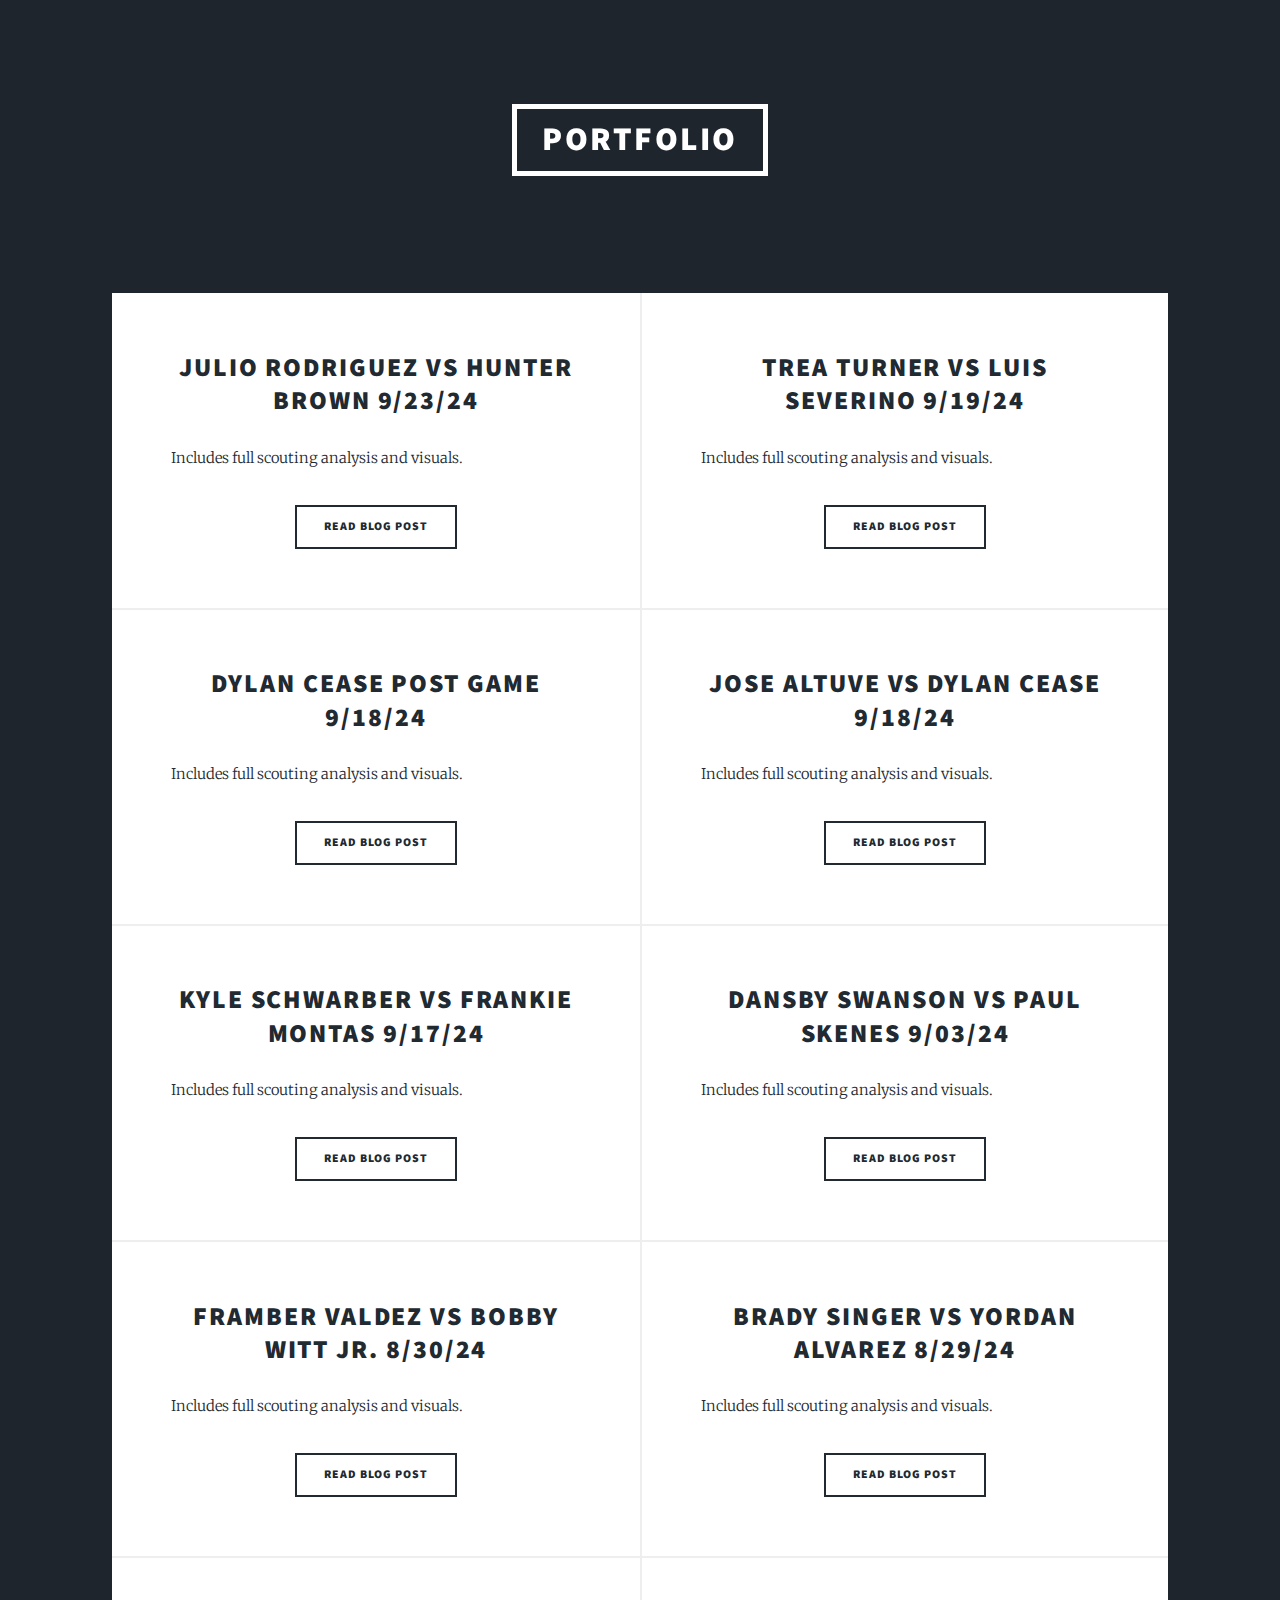
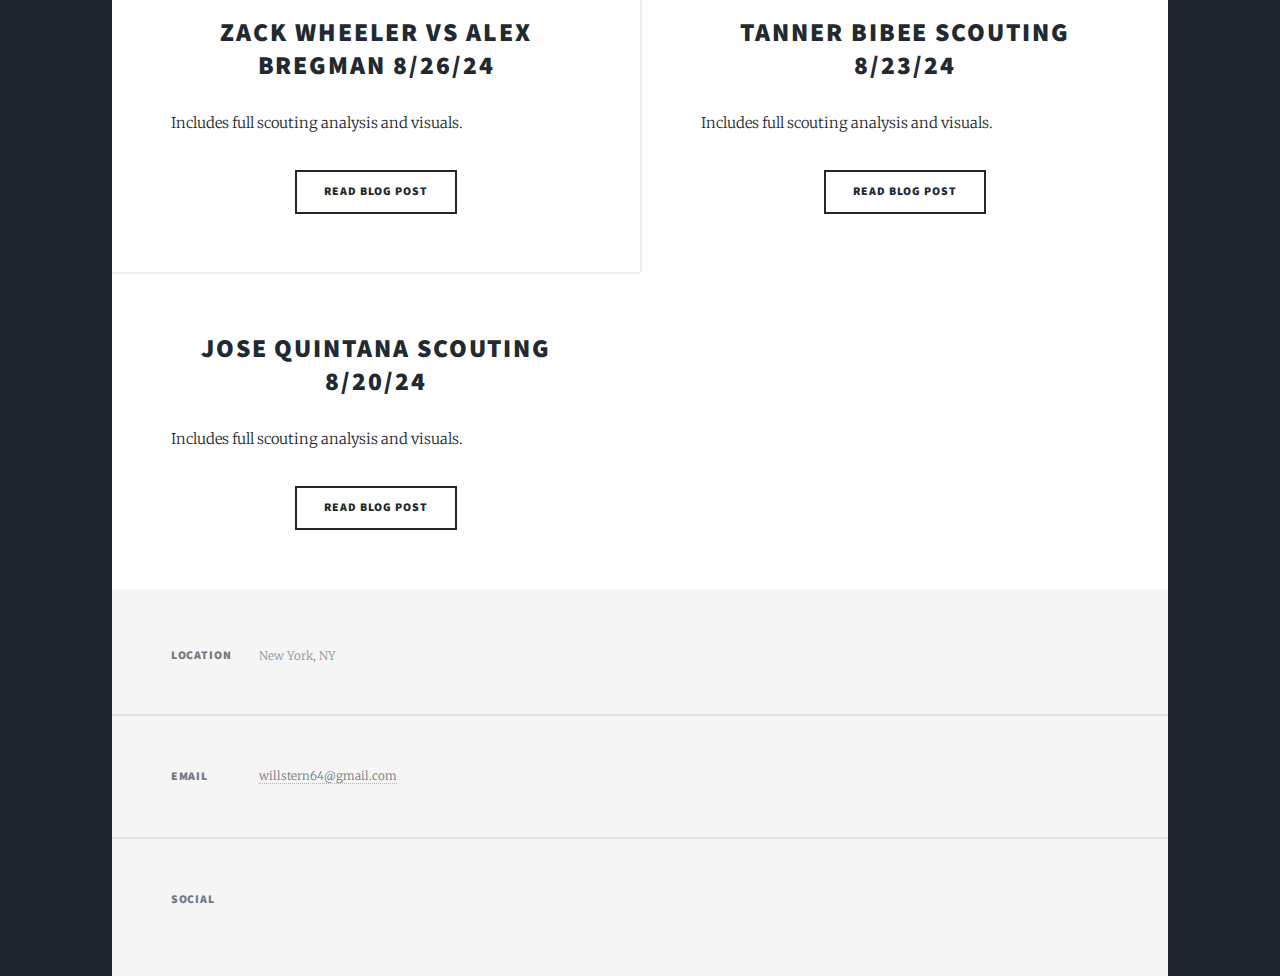
==== commit 9647fc34: "Rodriguez vs Brown" ====
--- a/blog.html
+++ b/blog.html
@@ -28,6 +28,16 @@
         <!-- Main -->
         <div id="main">
             <section class="posts">
+
+                <article>
+                    <header>
+                        <h2><a href="assets/pdfs/JulioRodríguezvsHunterBrown.pdf" target="_blank">Julio Rodriguez vs Hunter Brown 9/23/24</a></h2>
+                    </header>
+                    <p>Includes full scouting analysis and visuals.</p>
+                    <ul class="actions special">
+                        <li><a href="assets/pdfs/JulioRodríguezvsHunterBrown.pdf" class="button" target="_blank">Read Blog Post</a></li>
+                    </ul>
+                </article>
 
                 <article>
                     <header>
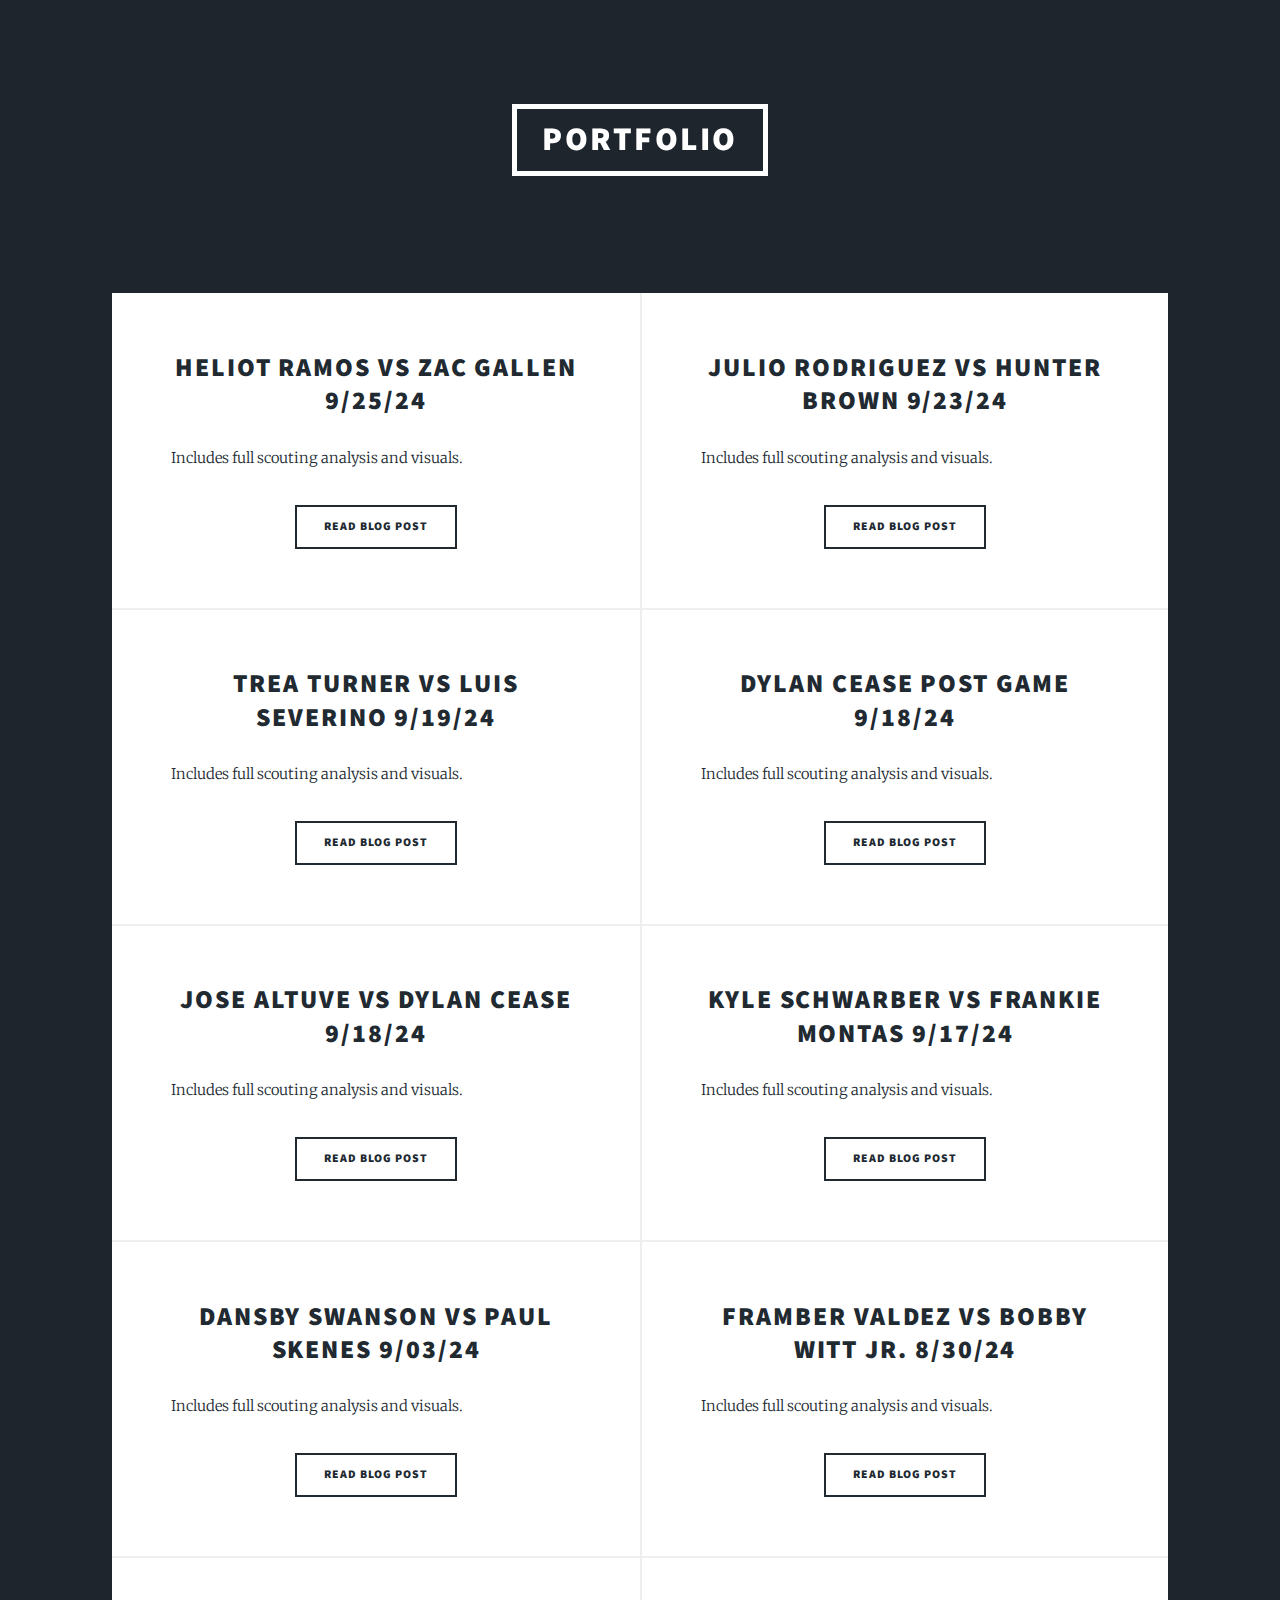
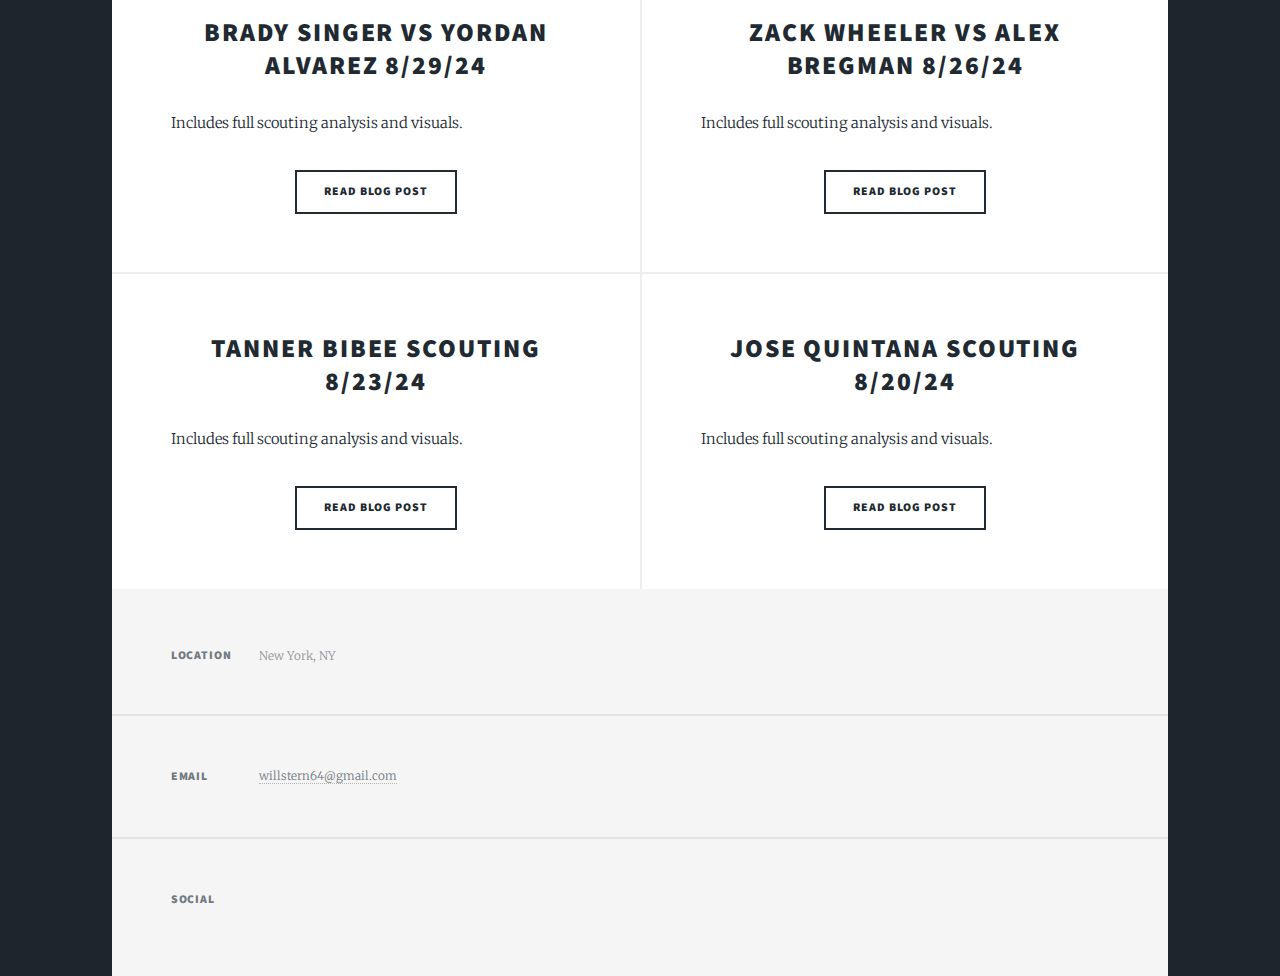
==== commit d91ac5f6: "Ramos vs Gallen" ====
--- a/blog.html
+++ b/blog.html
@@ -28,6 +28,16 @@
         <!-- Main -->
         <div id="main">
             <section class="posts">
+
+                <article>
+                    <header>
+                        <h2><a href="assets/pdfs/HeliotRamosvsZacGallen.pdf" target="_blank">Heliot Ramos vs Zac Gallen 9/25/24</a></h2>
+                    </header>
+                    <p>Includes full scouting analysis and visuals.</p>
+                    <ul class="actions special">
+                        <li><a href="assets/pdfs/HeliotRamosvsZacGallen.pdf" class="button" target="_blank">Read Blog Post</a></li>
+                    </ul>
+                </article>
 
                 <article>
                     <header>
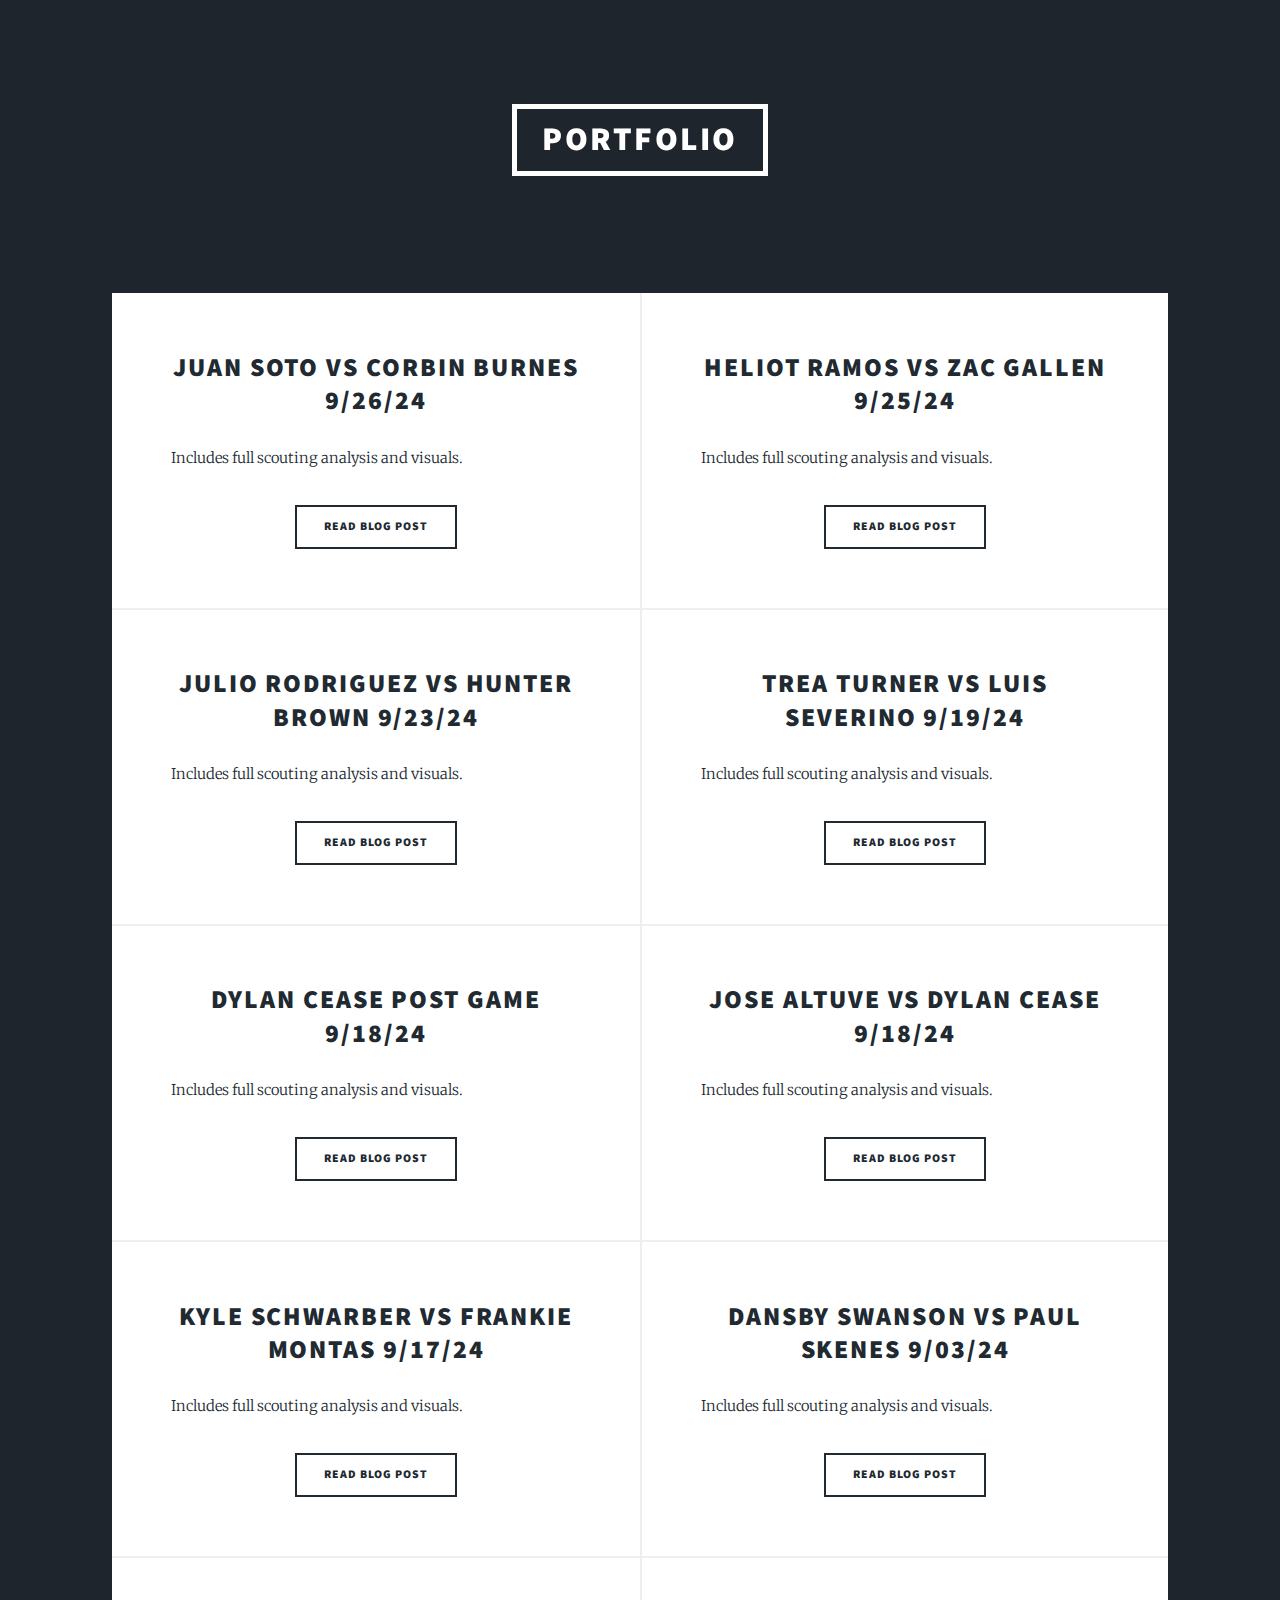
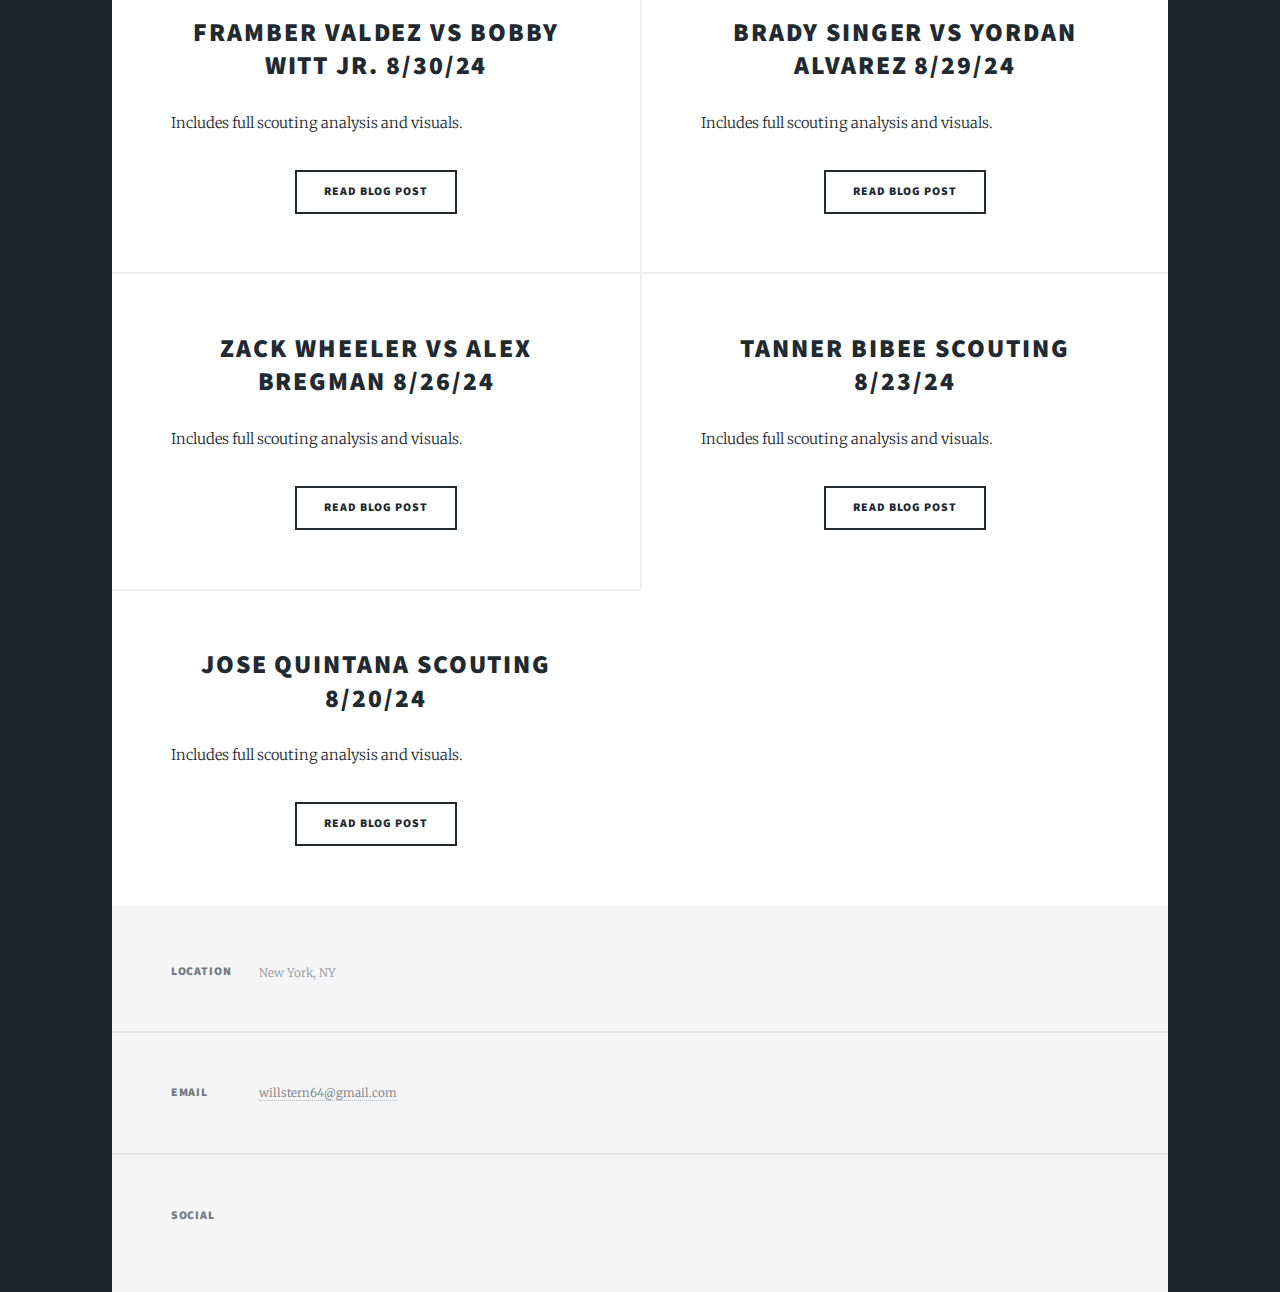
==== commit 81d947f1: "Soto vs Burnes" ====
--- a/blog.html
+++ b/blog.html
@@ -28,6 +28,16 @@
         <!-- Main -->
         <div id="main">
             <section class="posts">
+
+                <article>
+                    <header>
+                        <h2><a href="assets/pdfs/JuanSotovsCorbinBurnes.pdf" target="_blank">Juan Soto vs Corbin Burnes 9/26/24</a></h2>
+                    </header>
+                    <p>Includes full scouting analysis and visuals.</p>
+                    <ul class="actions special">
+                        <li><a href="assets/pdfs/JuanSotovsCorbinBurnes.pdf" class="button" target="_blank">Read Blog Post</a></li>
+                    </ul>
+                </article>
 
                 <article>
                     <header>
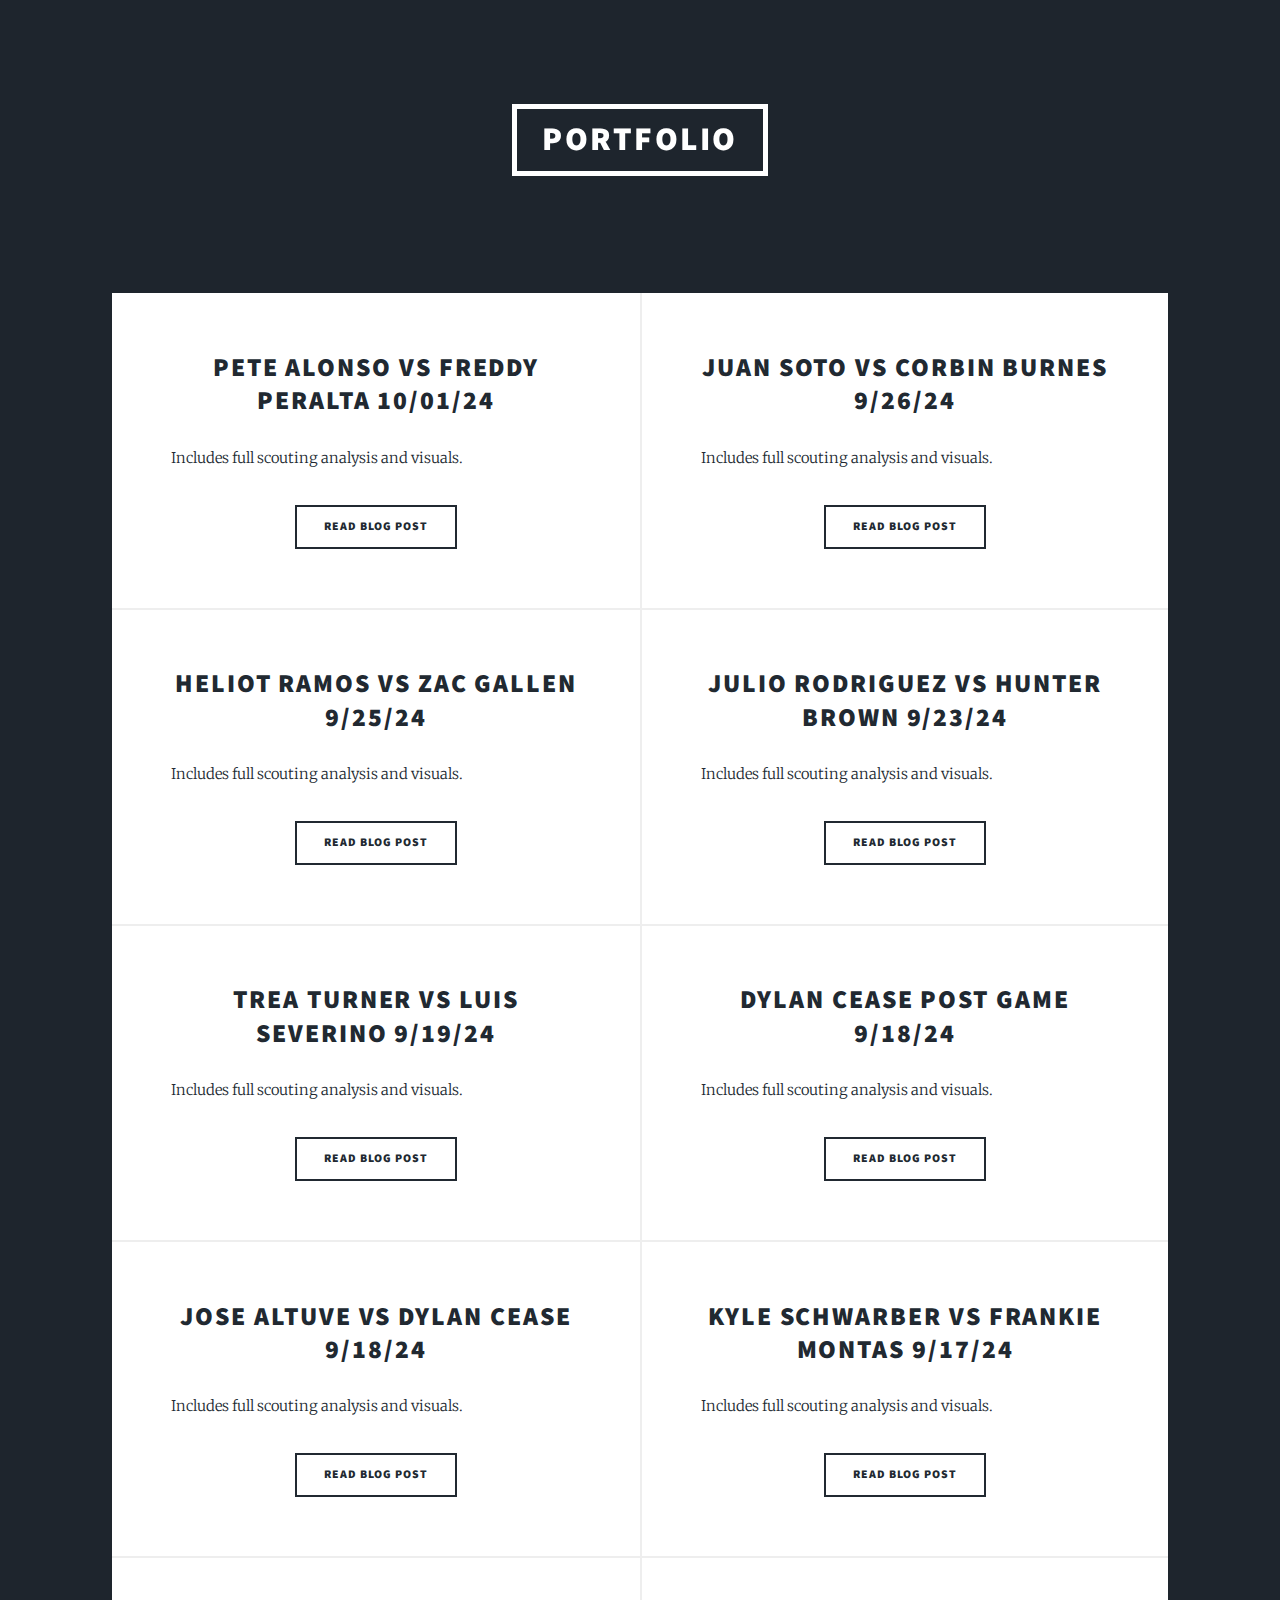
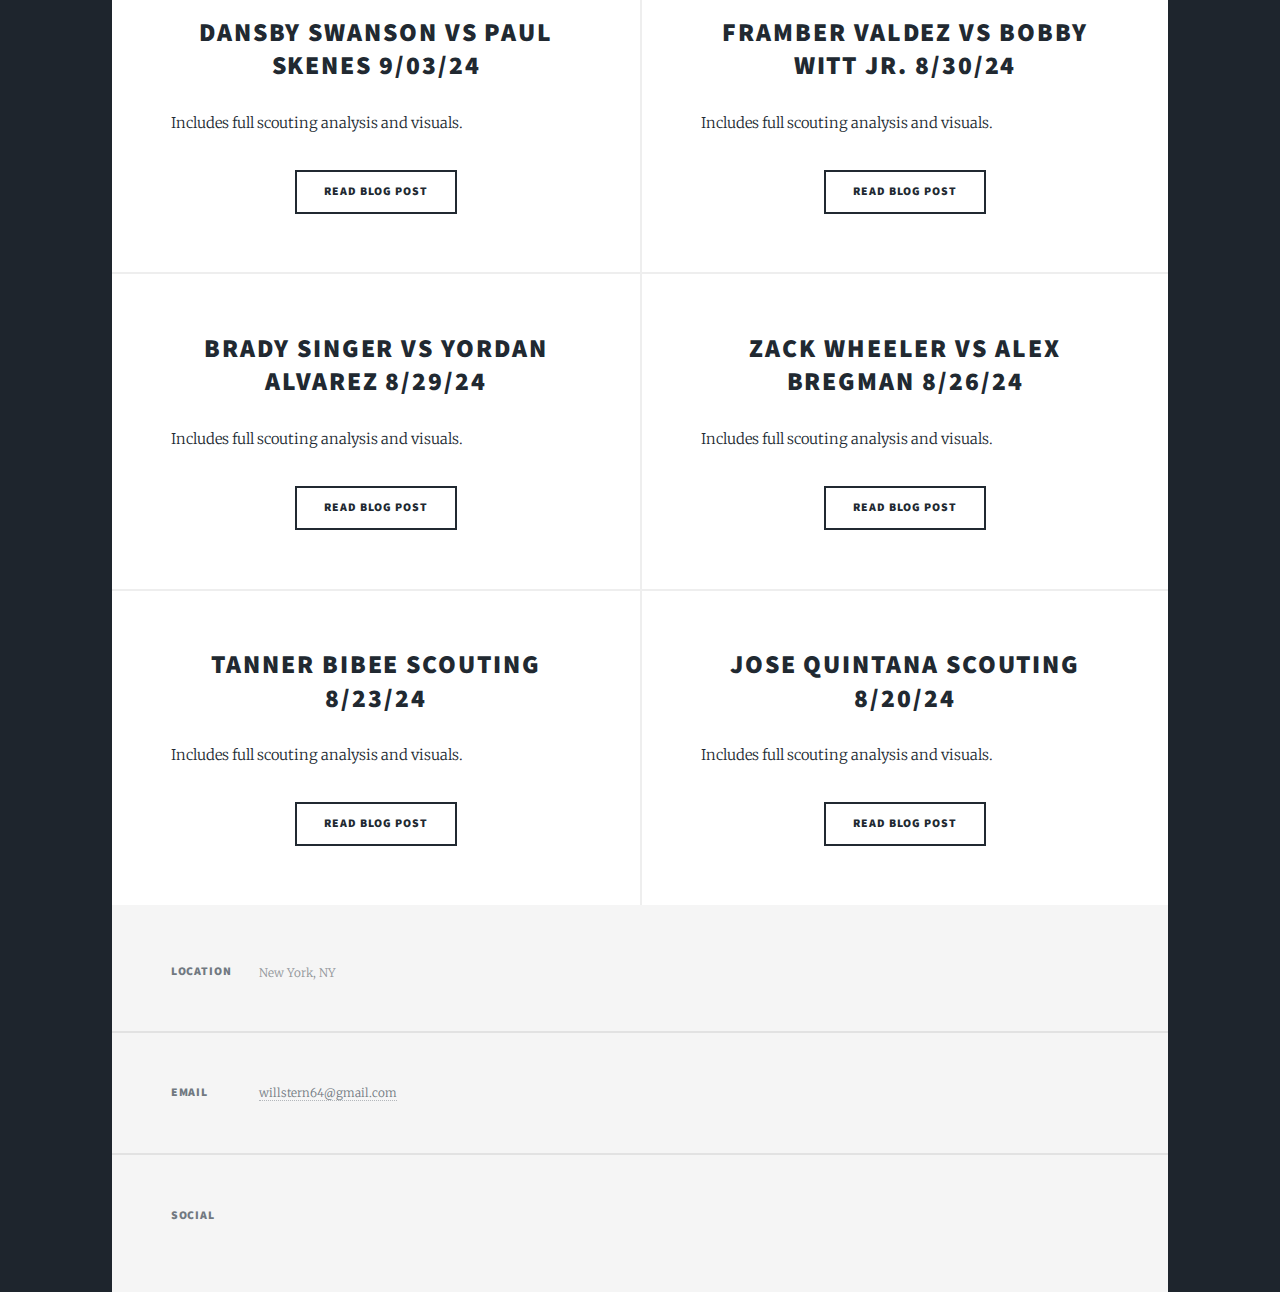
==== commit 9da276f2: "Alonso vs Peralta" ====
--- a/blog.html
+++ b/blog.html
@@ -28,6 +28,16 @@
         <!-- Main -->
         <div id="main">
             <section class="posts">
+
+                <article>
+                    <header>
+                        <h2><a href="assets/pdfs/PeteAlonsovsFreddyPeralta.pdf" target="_blank">Pete Alonso vs Freddy Peralta 10/01/24</a></h2>
+                    </header>
+                    <p>Includes full scouting analysis and visuals.</p>
+                    <ul class="actions special">
+                        <li><a href="assets/pdfs/PeteAlonsovsFreddyPeralta.pdf" class="button" target="_blank">Read Blog Post</a></li>
+                    </ul>
+                </article>
 
                 <article>
                     <header>
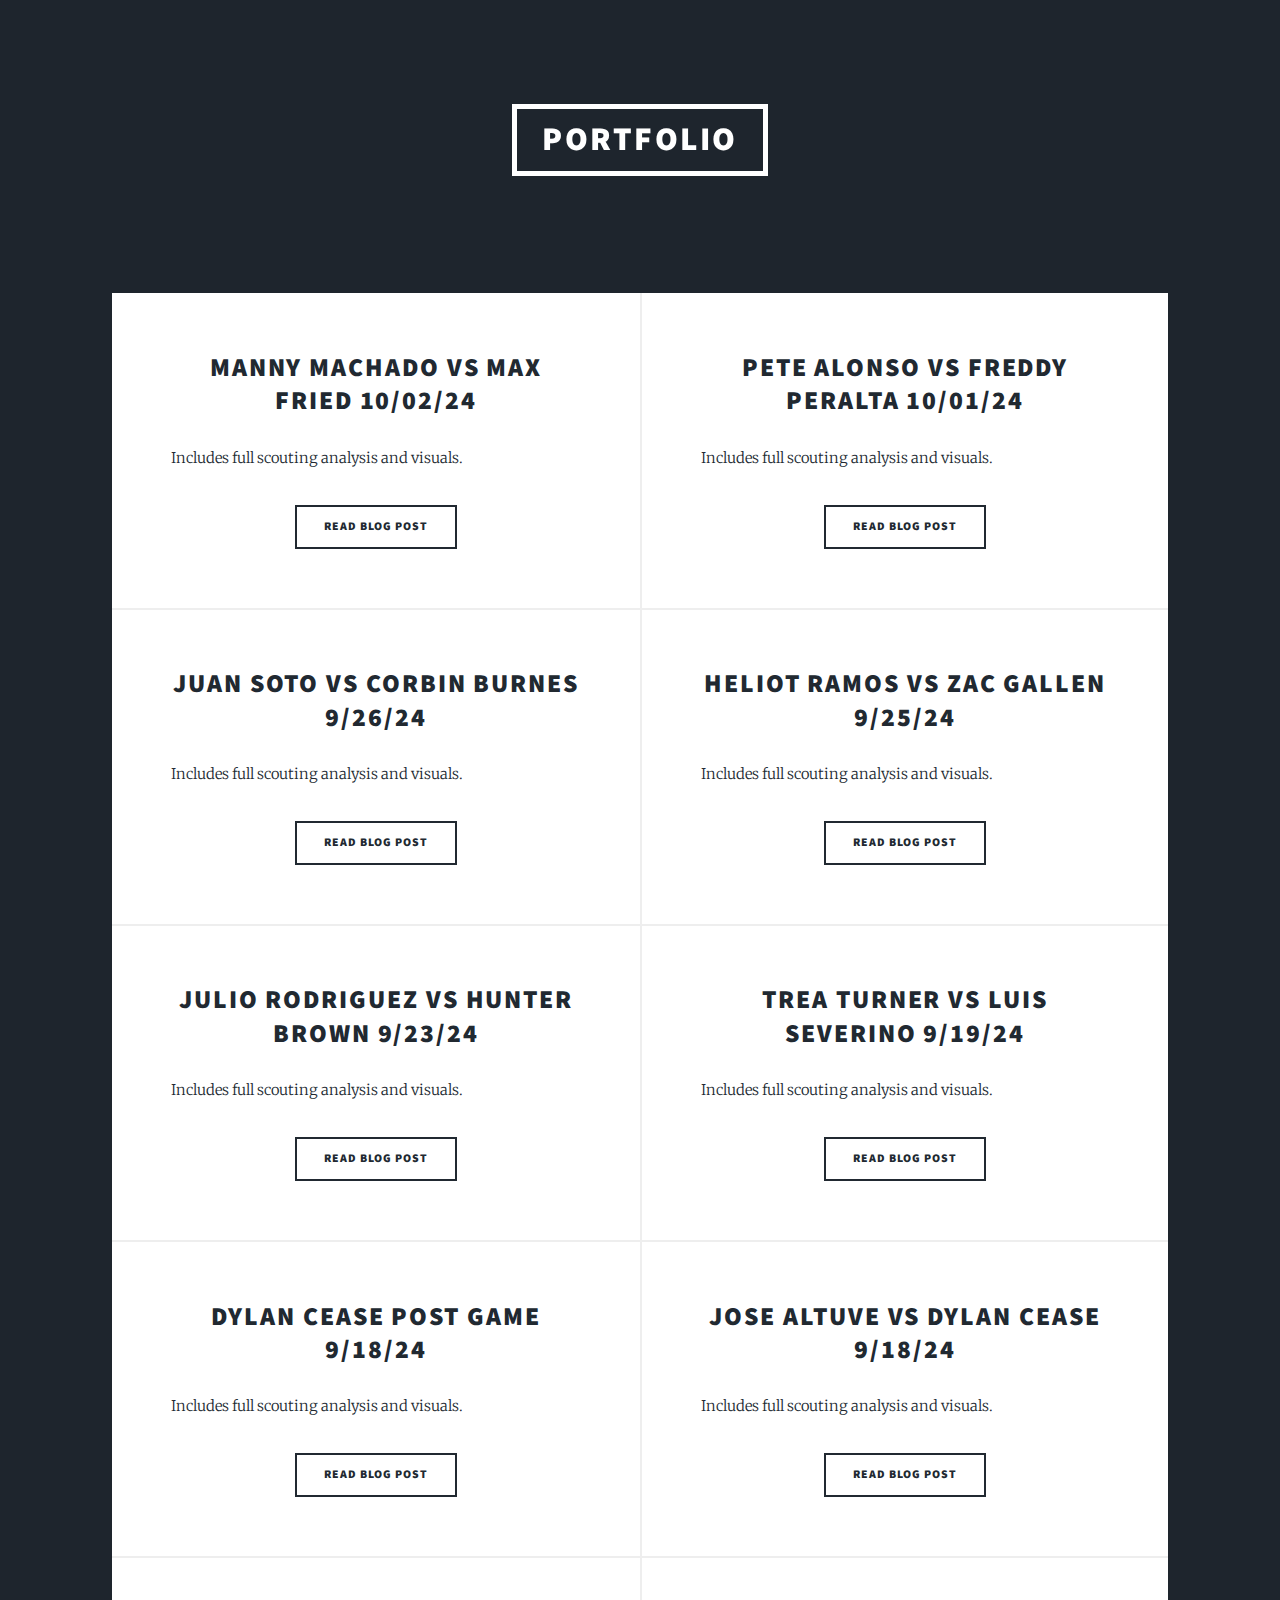
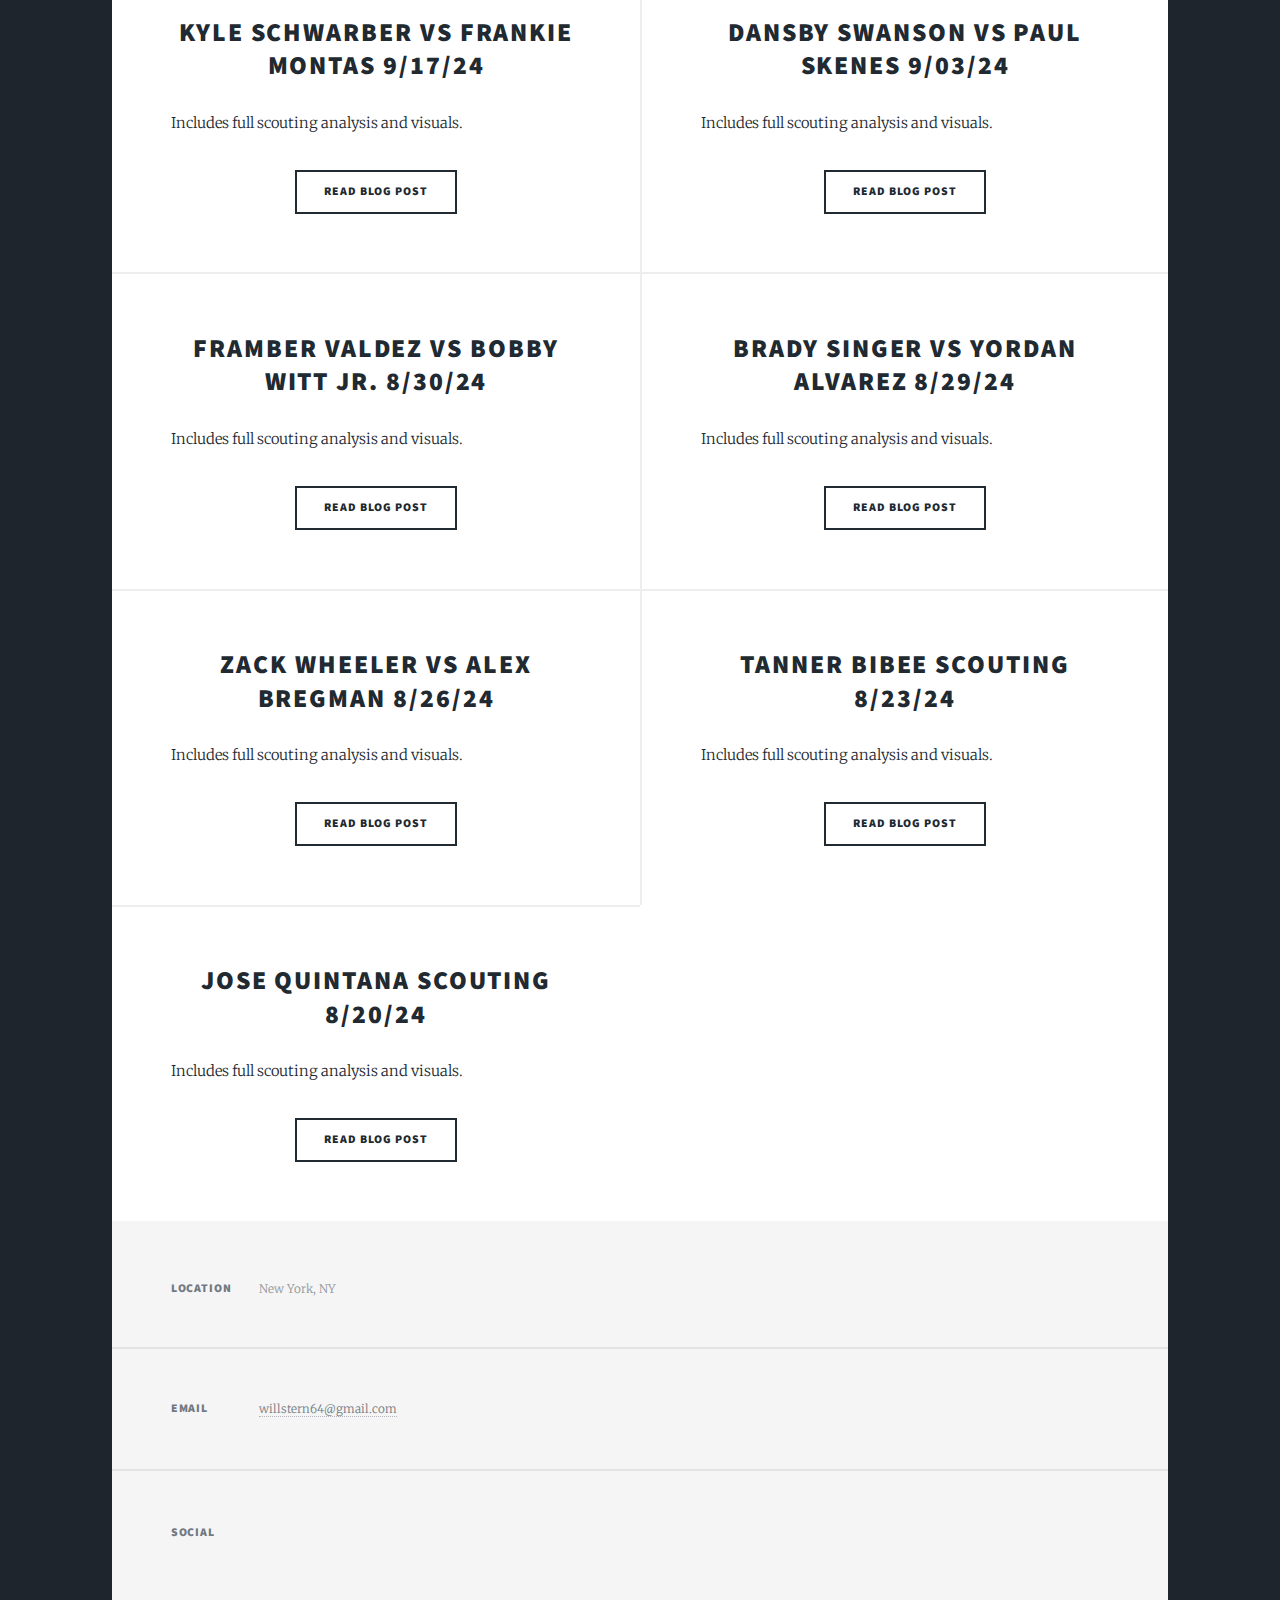
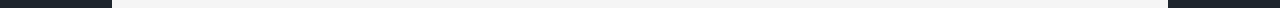
==== commit 7902b4f6: "Machado vs Fried" ====
--- a/blog.html
+++ b/blog.html
@@ -28,6 +28,16 @@
         <!-- Main -->
         <div id="main">
             <section class="posts">
+
+                <article>
+                    <header>
+                        <h2><a href="assets/pdfs/MannyMachadovsMaxFried.pdf" target="_blank">Manny Machado vs Max Fried 10/02/24</a></h2>
+                    </header>
+                    <p>Includes full scouting analysis and visuals.</p>
+                    <ul class="actions special">
+                        <li><a href="assets/pdfs/MannyMachadovsMaxFried.pdf" class="button" target="_blank">Read Blog Post</a></li>
+                    </ul>
+                </article>
 
                 <article>
                     <header>
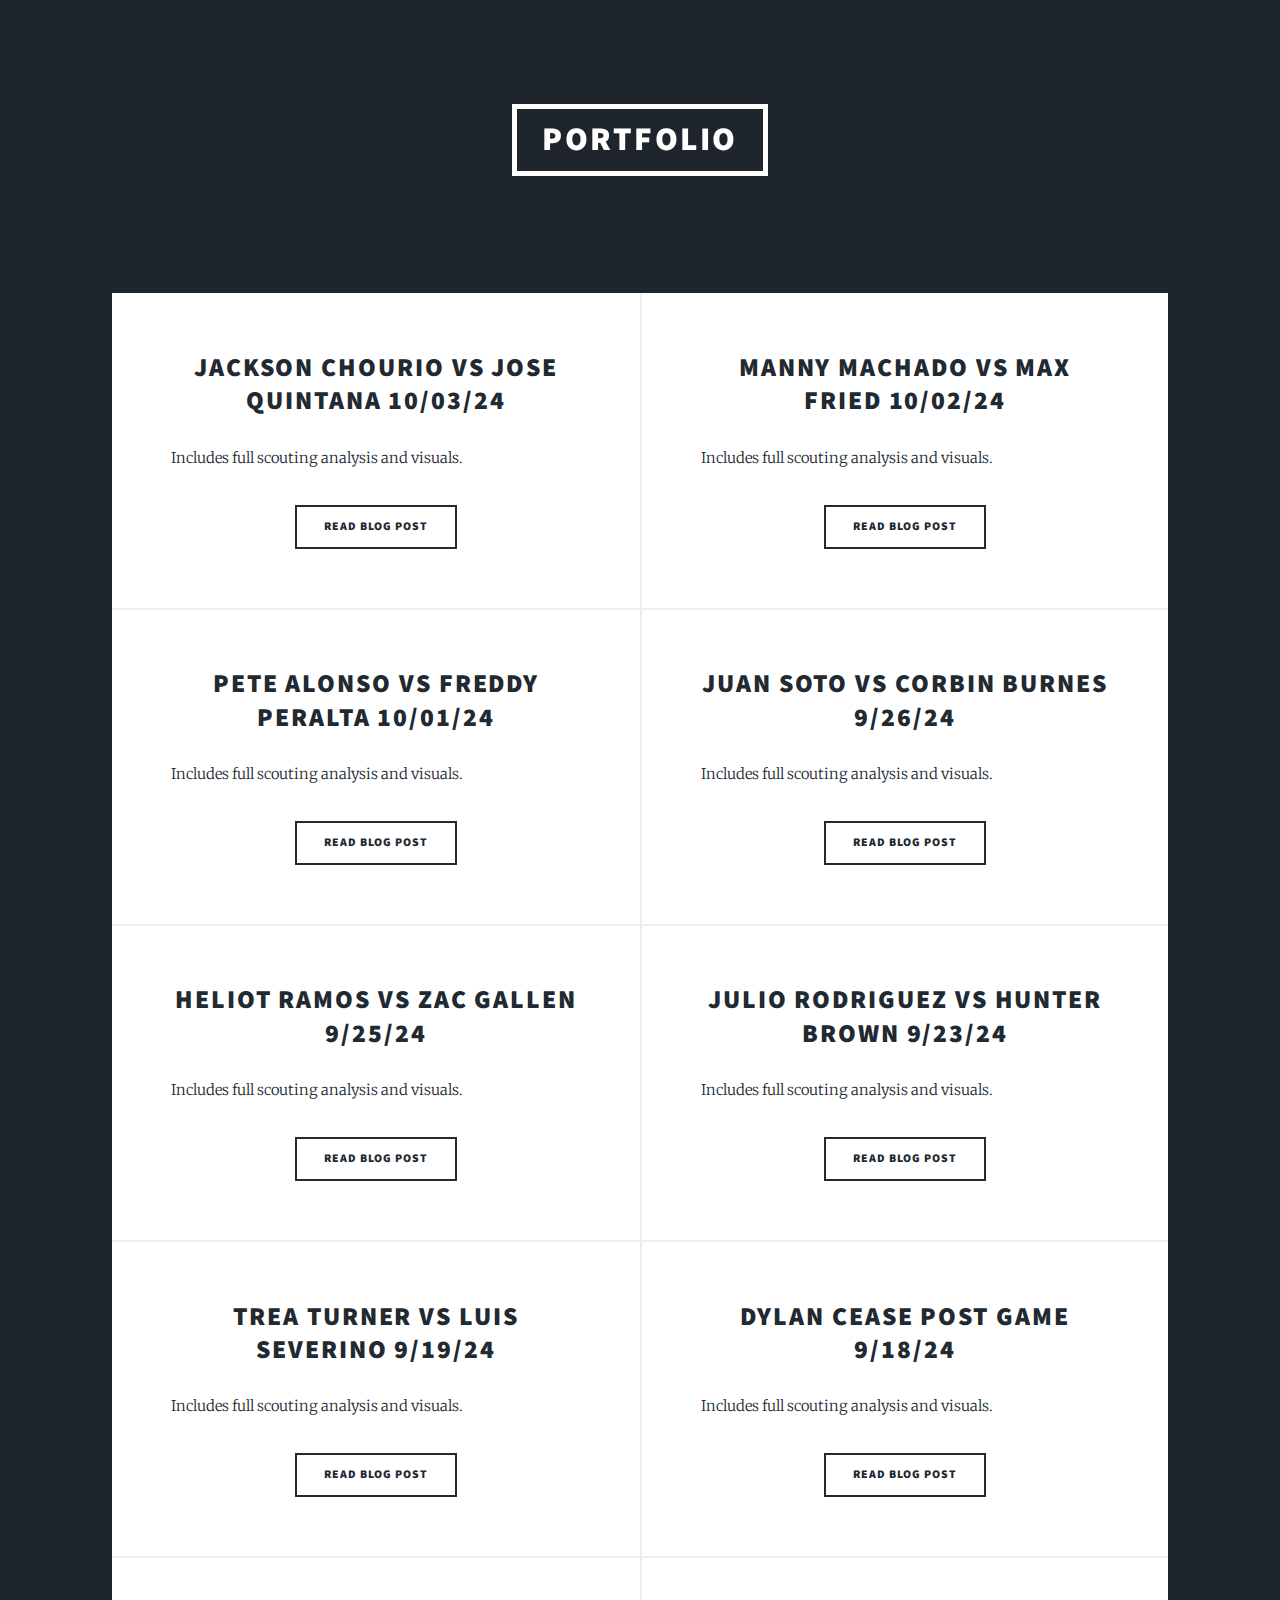
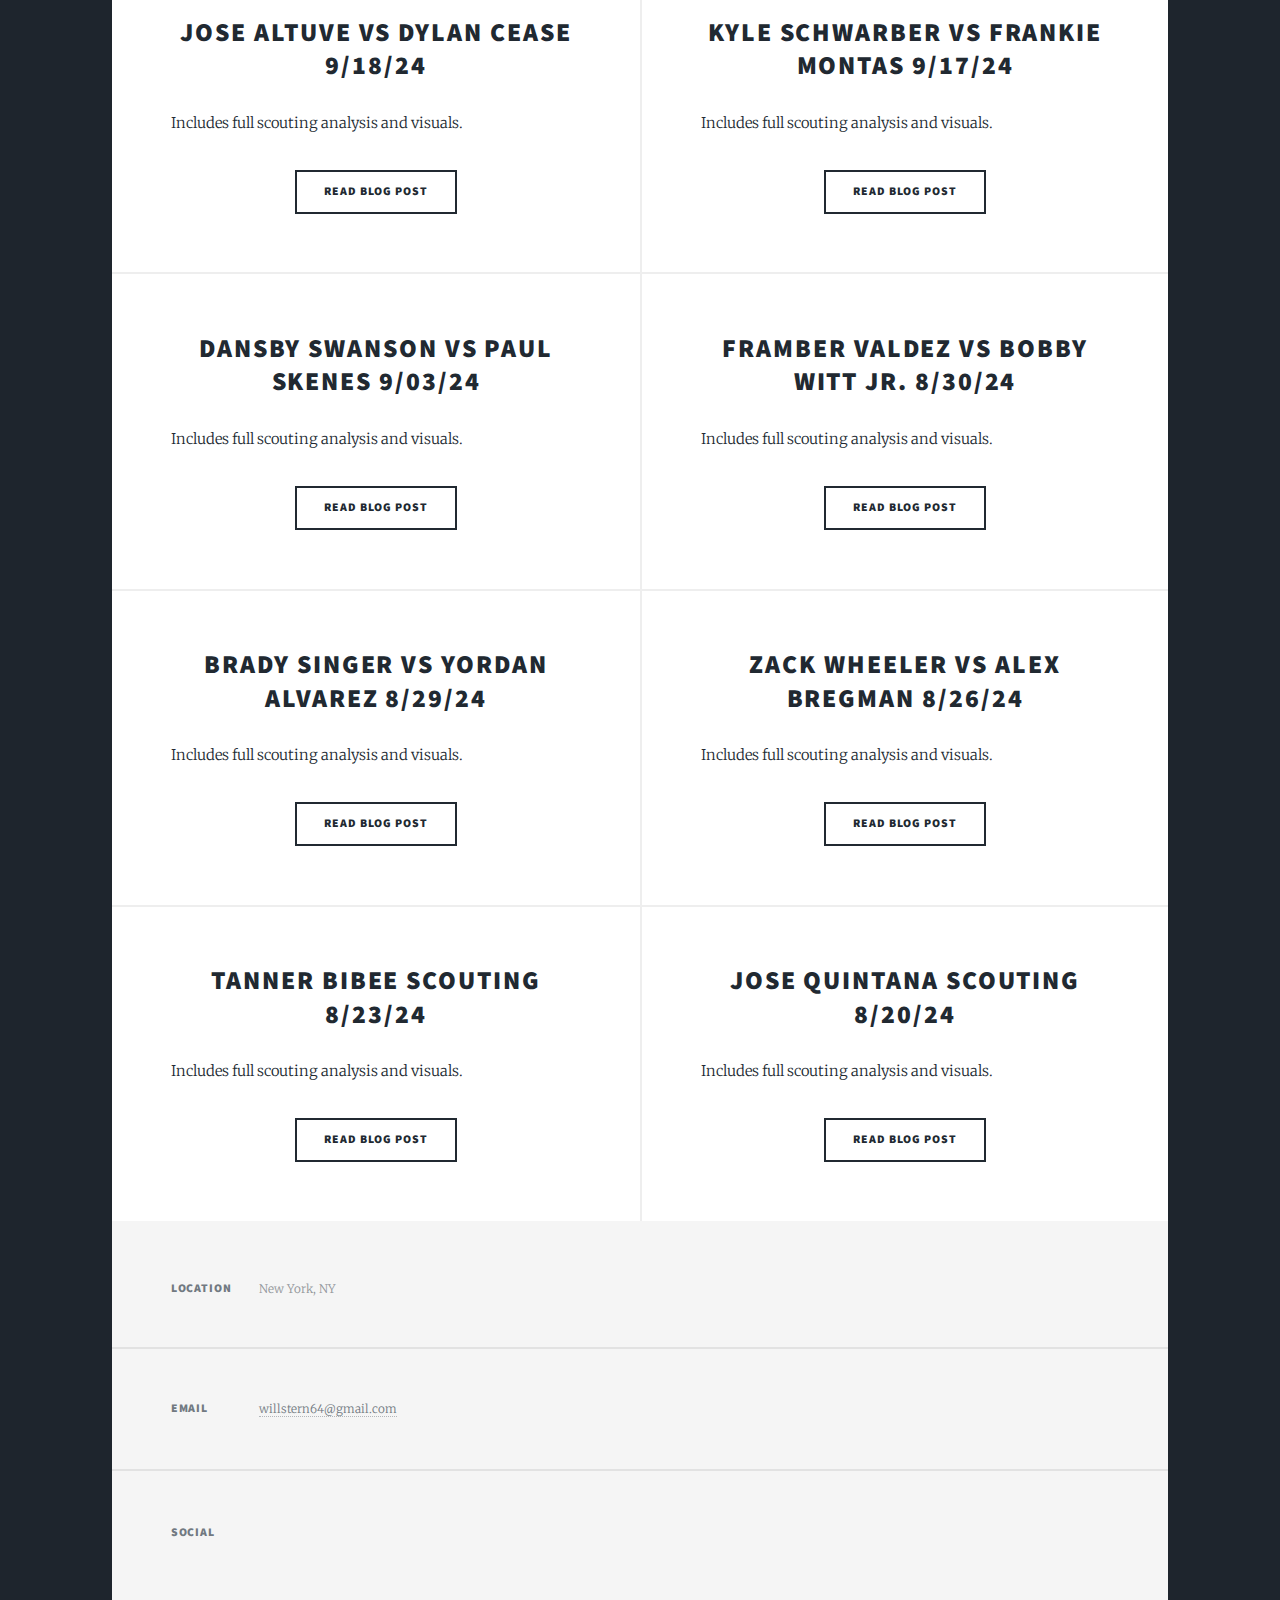
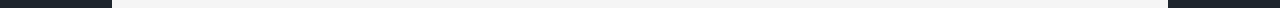
==== commit bdf71aee: "Chourio vs Quintana" ====
--- a/blog.html
+++ b/blog.html
@@ -28,6 +28,17 @@
         <!-- Main -->
         <div id="main">
             <section class="posts">
+
+                <article>
+                    <header>
+                        <h2><a href="assets/pdfs/JacksonChouriovsJoseQuintana.pdf" target="_blank">Jackson Chourio vs Jose Quintana 10/03/24</a></h2>
+                    </header>
+                    <p>Includes full scouting analysis and visuals.</p>
+                    <ul class="actions special">
+                        <li><a href="assets/pdfs/JacksonChouriovsJoseQuintana.pdf" class="button" target="_blank">Read Blog Post</a></li>
+                    </ul>
+                </article>
+
 
                 <article>
                     <header>
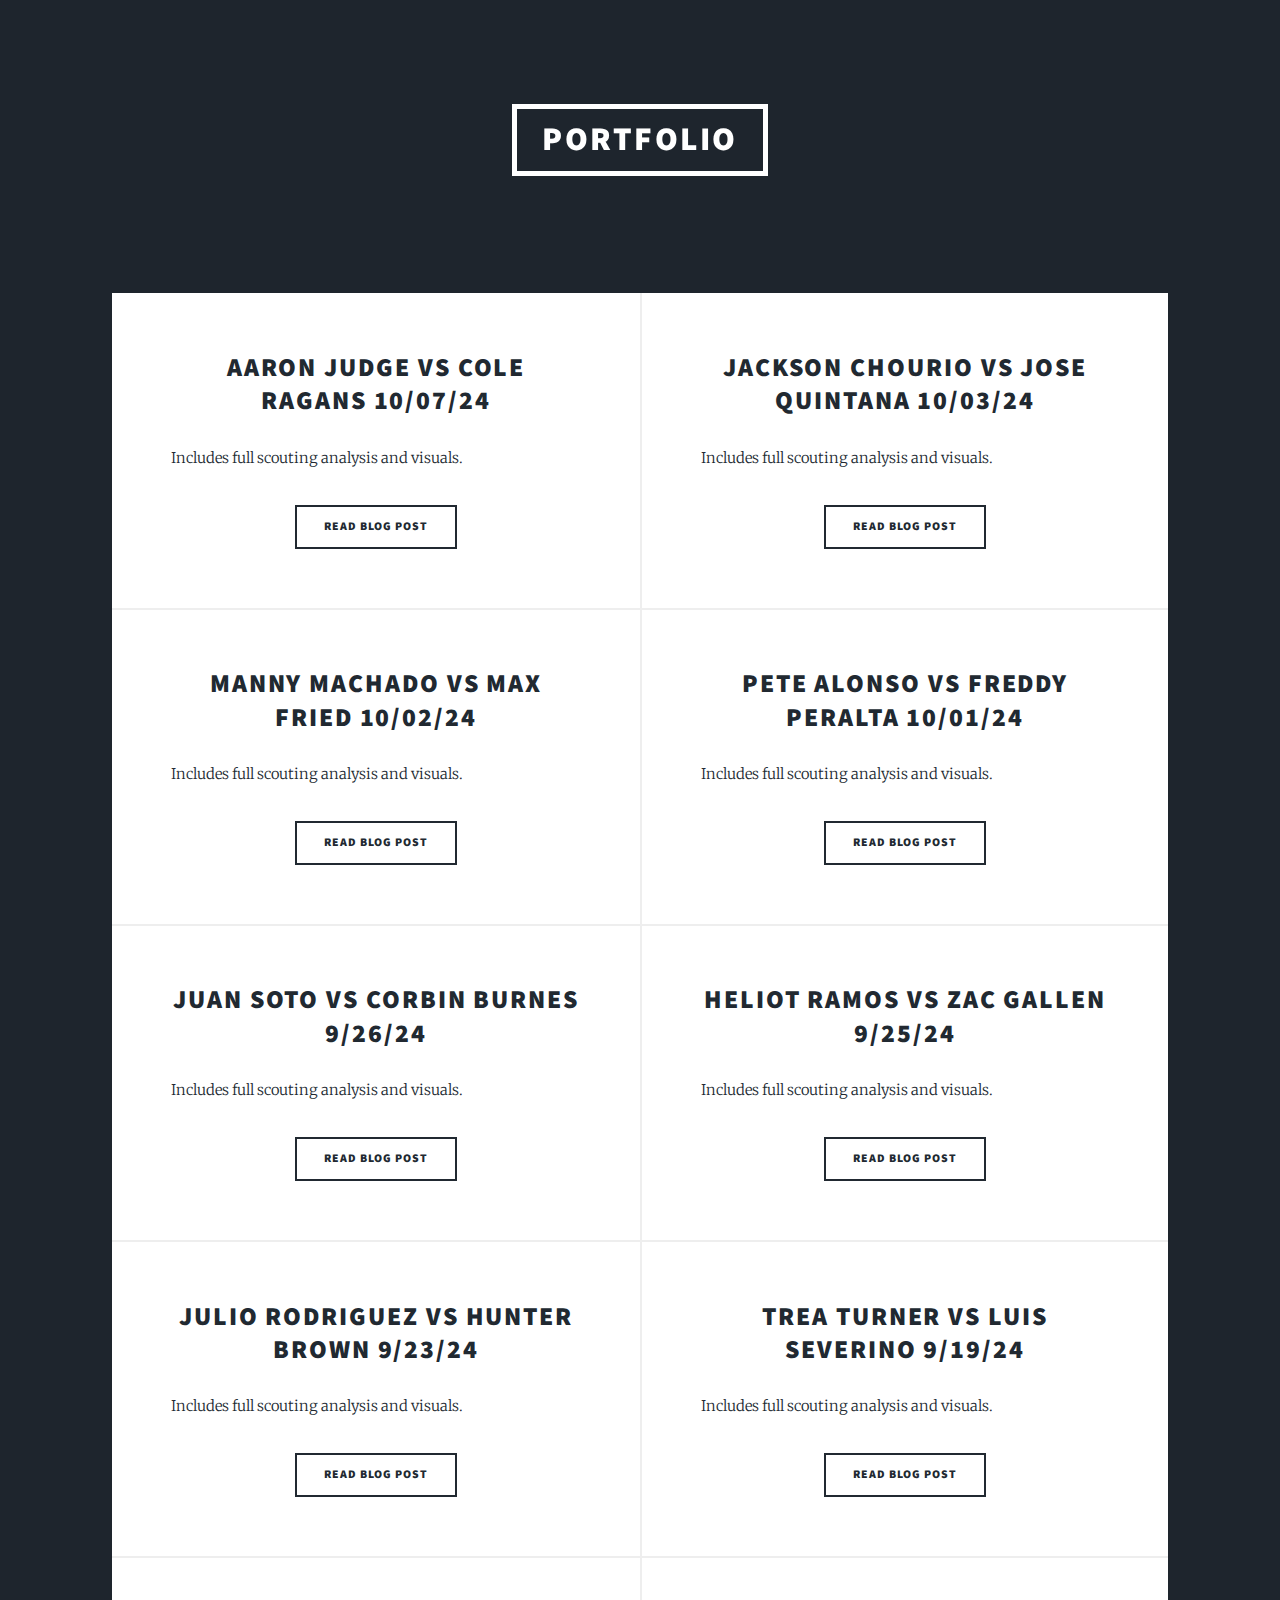
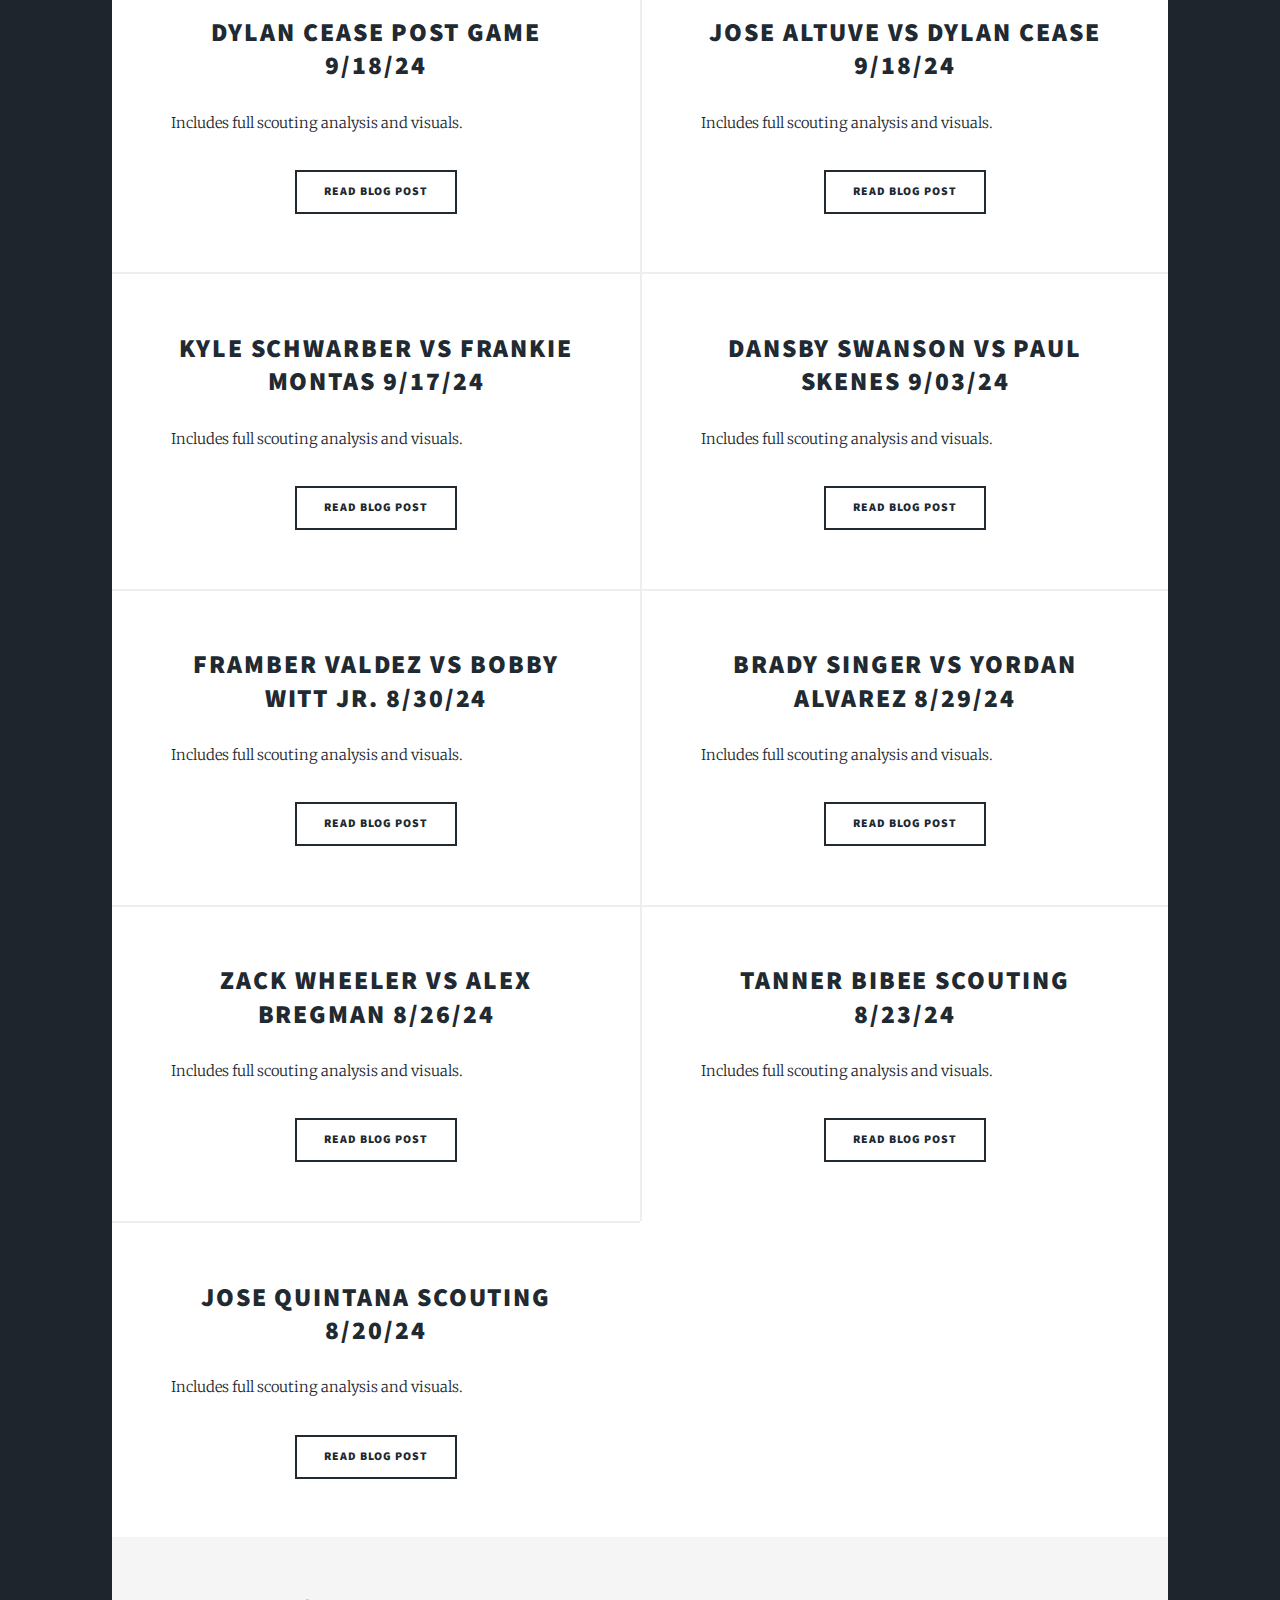
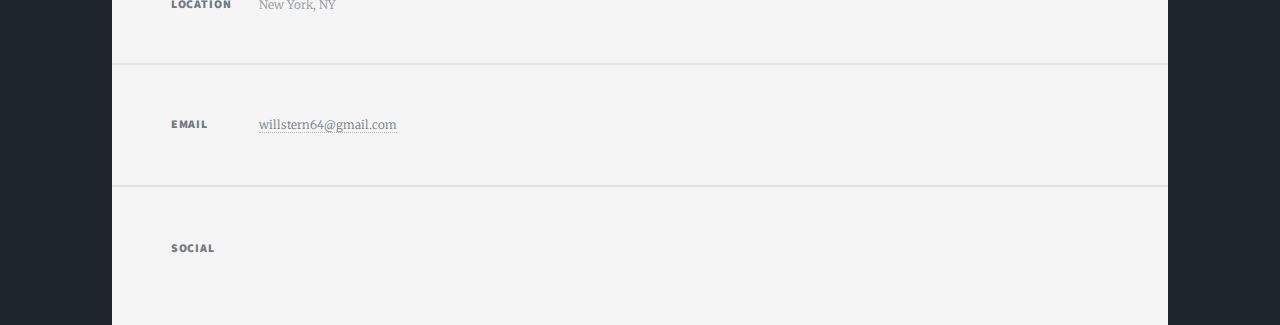
==== commit d1a4a127: "Judge vs Ragans" ====
--- a/blog.html
+++ b/blog.html
@@ -28,6 +28,16 @@
         <!-- Main -->
         <div id="main">
             <section class="posts">
+
+                <article>
+                    <header>
+                        <h2><a href="assets/pdfs/AaronJudgevsColeRagans.pdf" target="_blank">Aaron Judge vs Cole Ragans 10/07/24</a></h2>
+                    </header>
+                    <p>Includes full scouting analysis and visuals.</p>
+                    <ul class="actions special">
+                        <li><a href="assets/pdfs/AaronJudgevsColeRagans.pdf" class="button" target="_blank">Read Blog Post</a></li>
+                    </ul>
+                </article>
 
                 <article>
                     <header>
